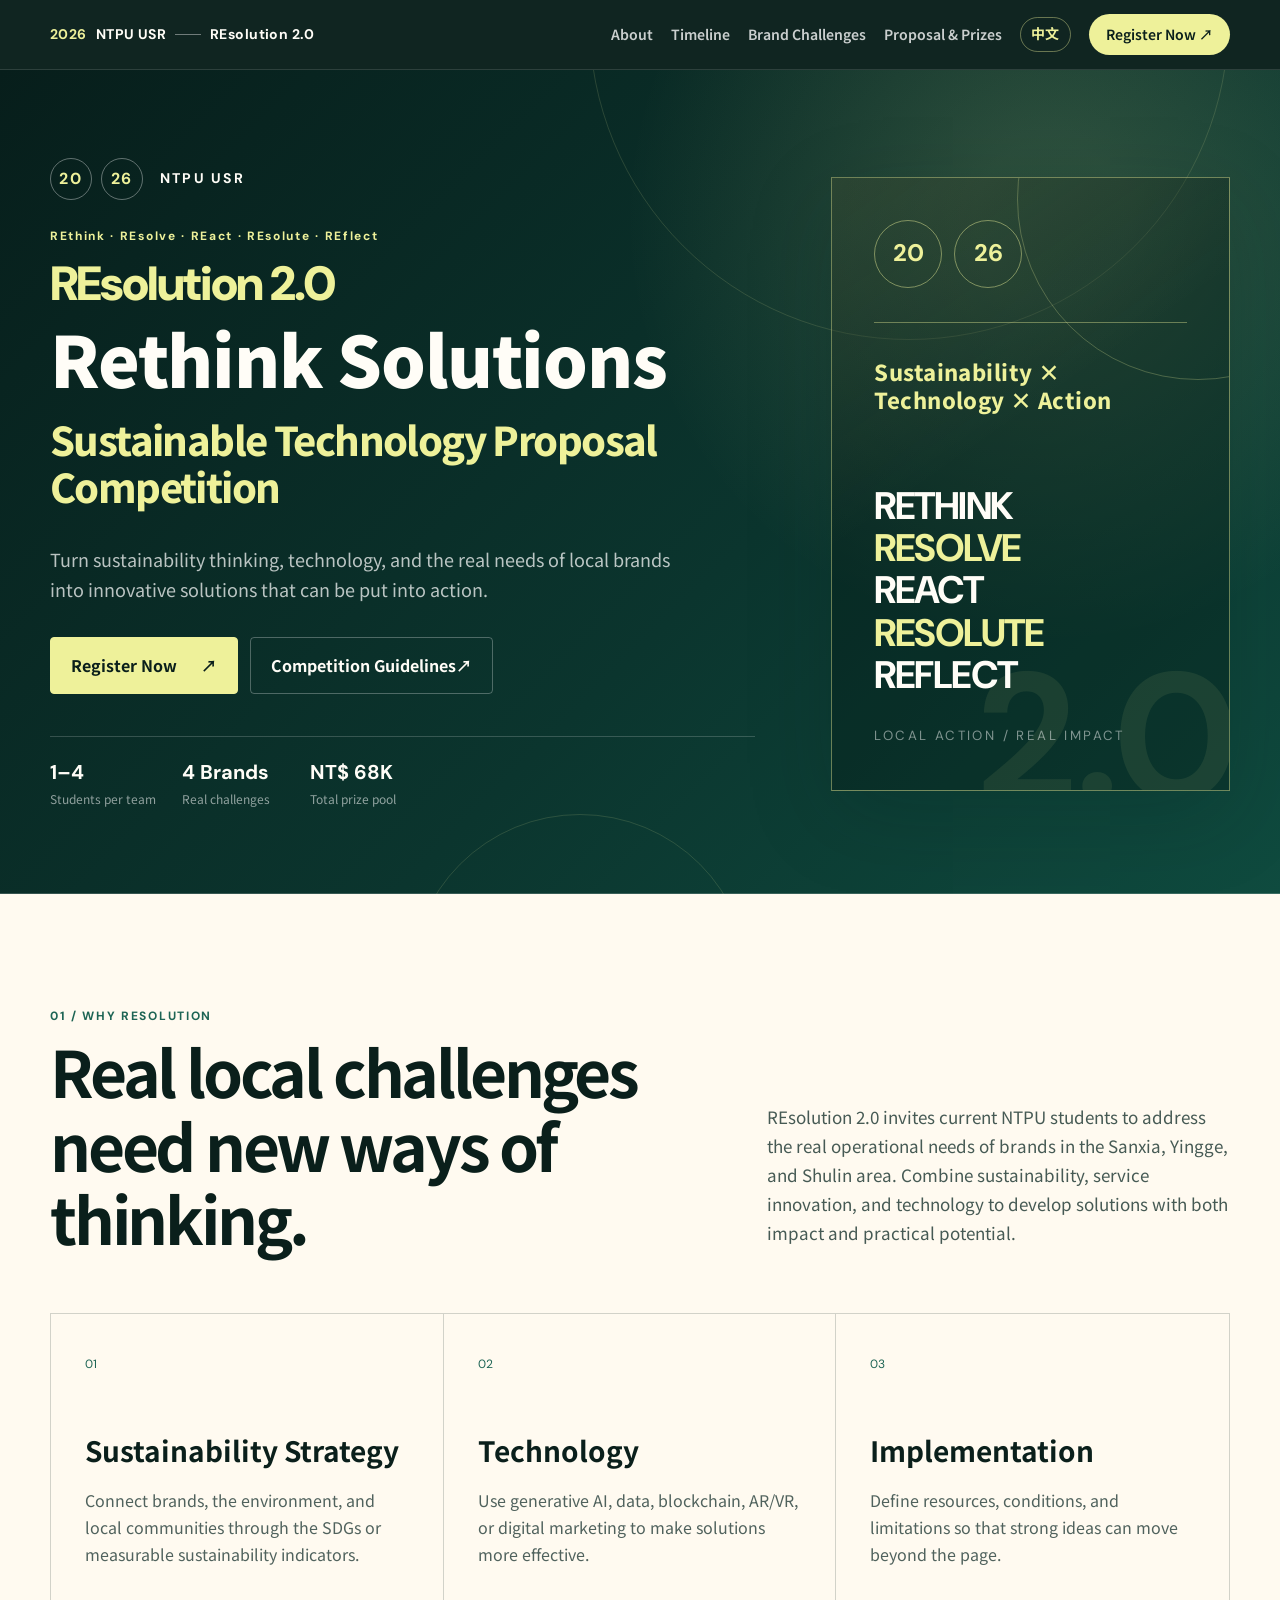
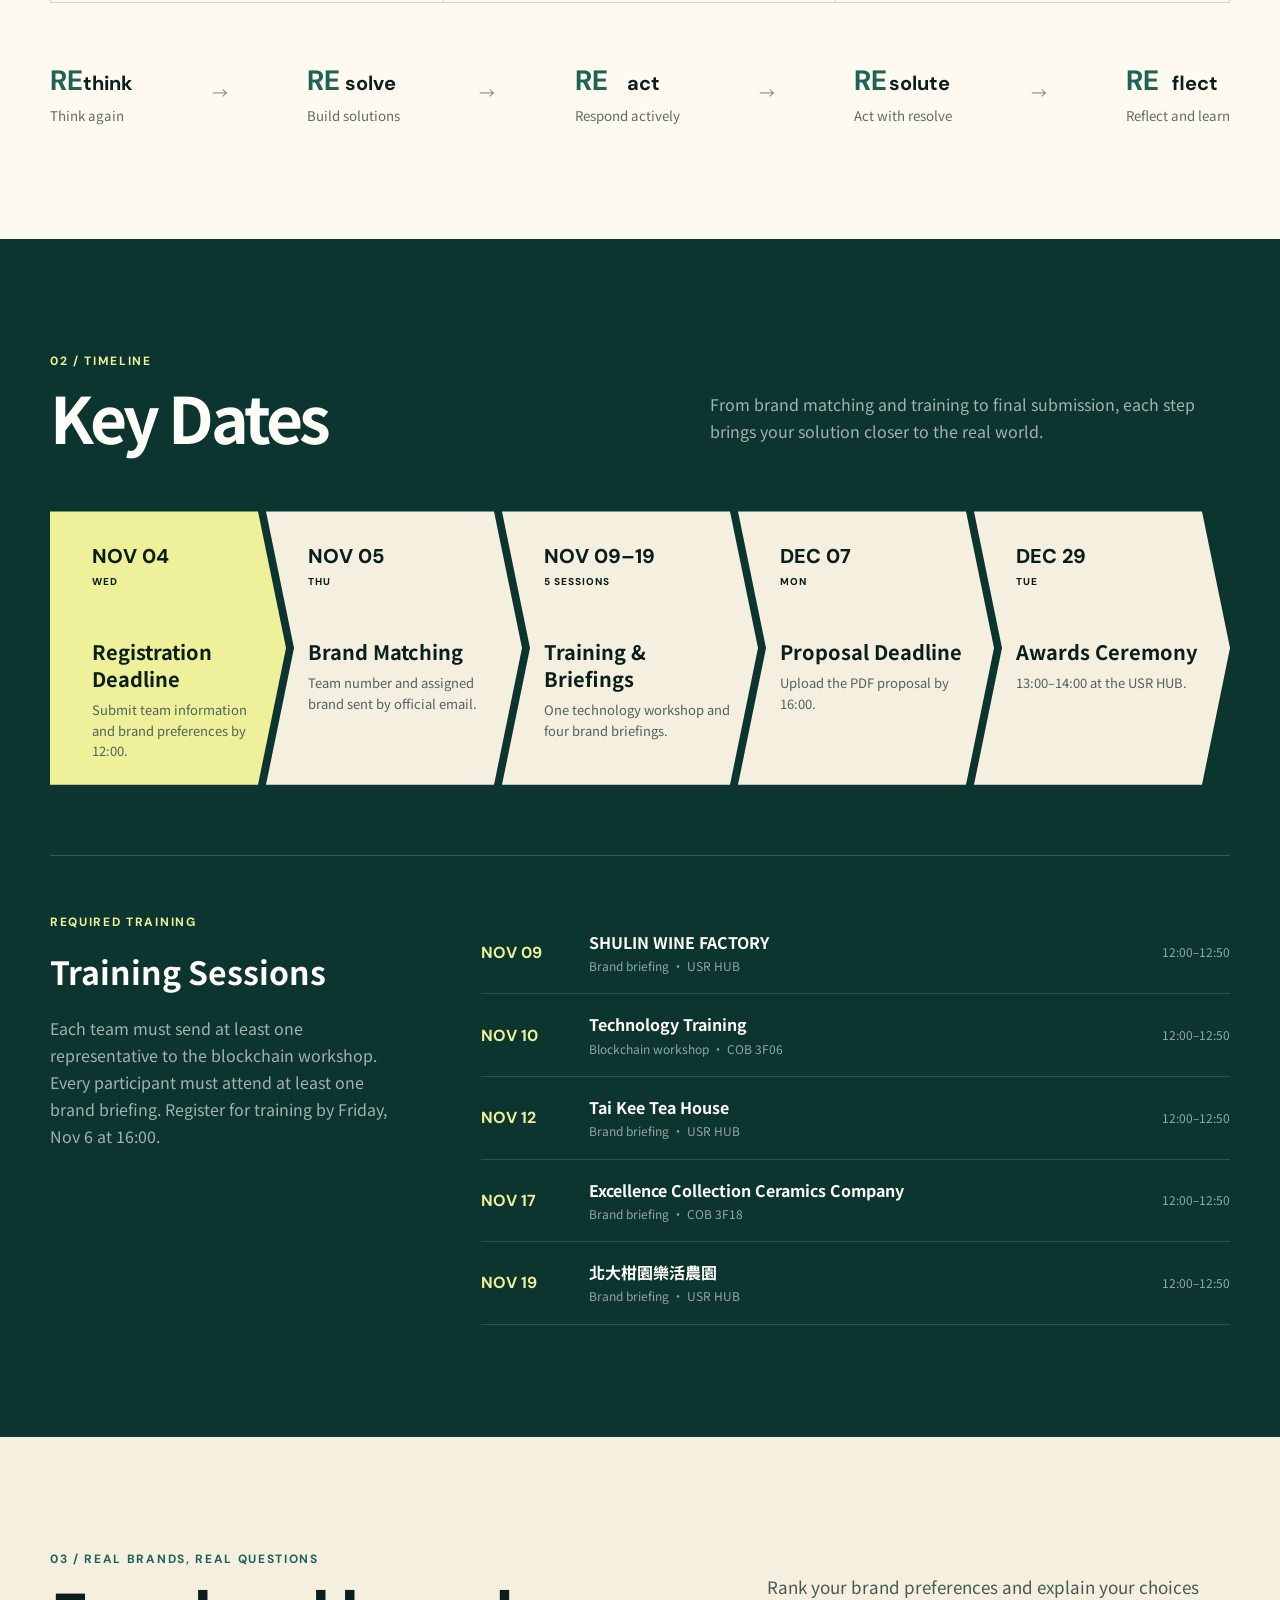
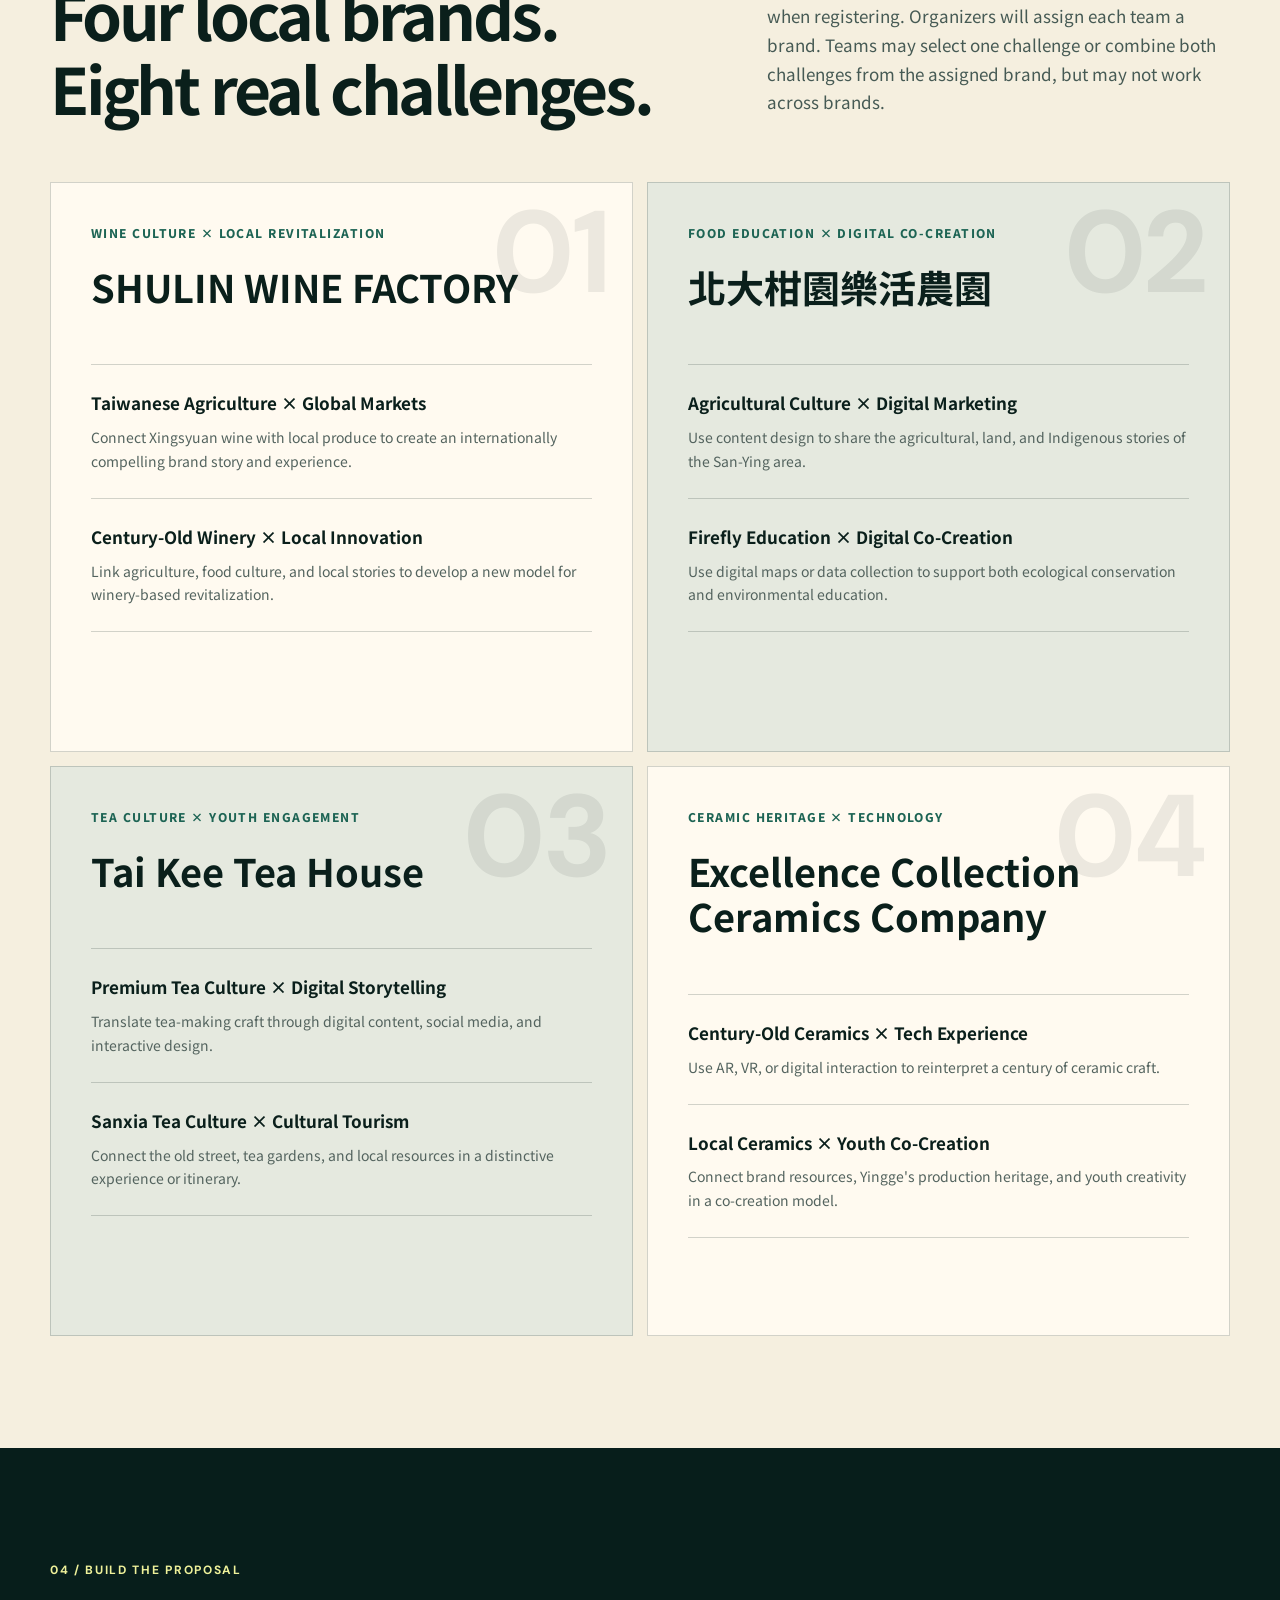
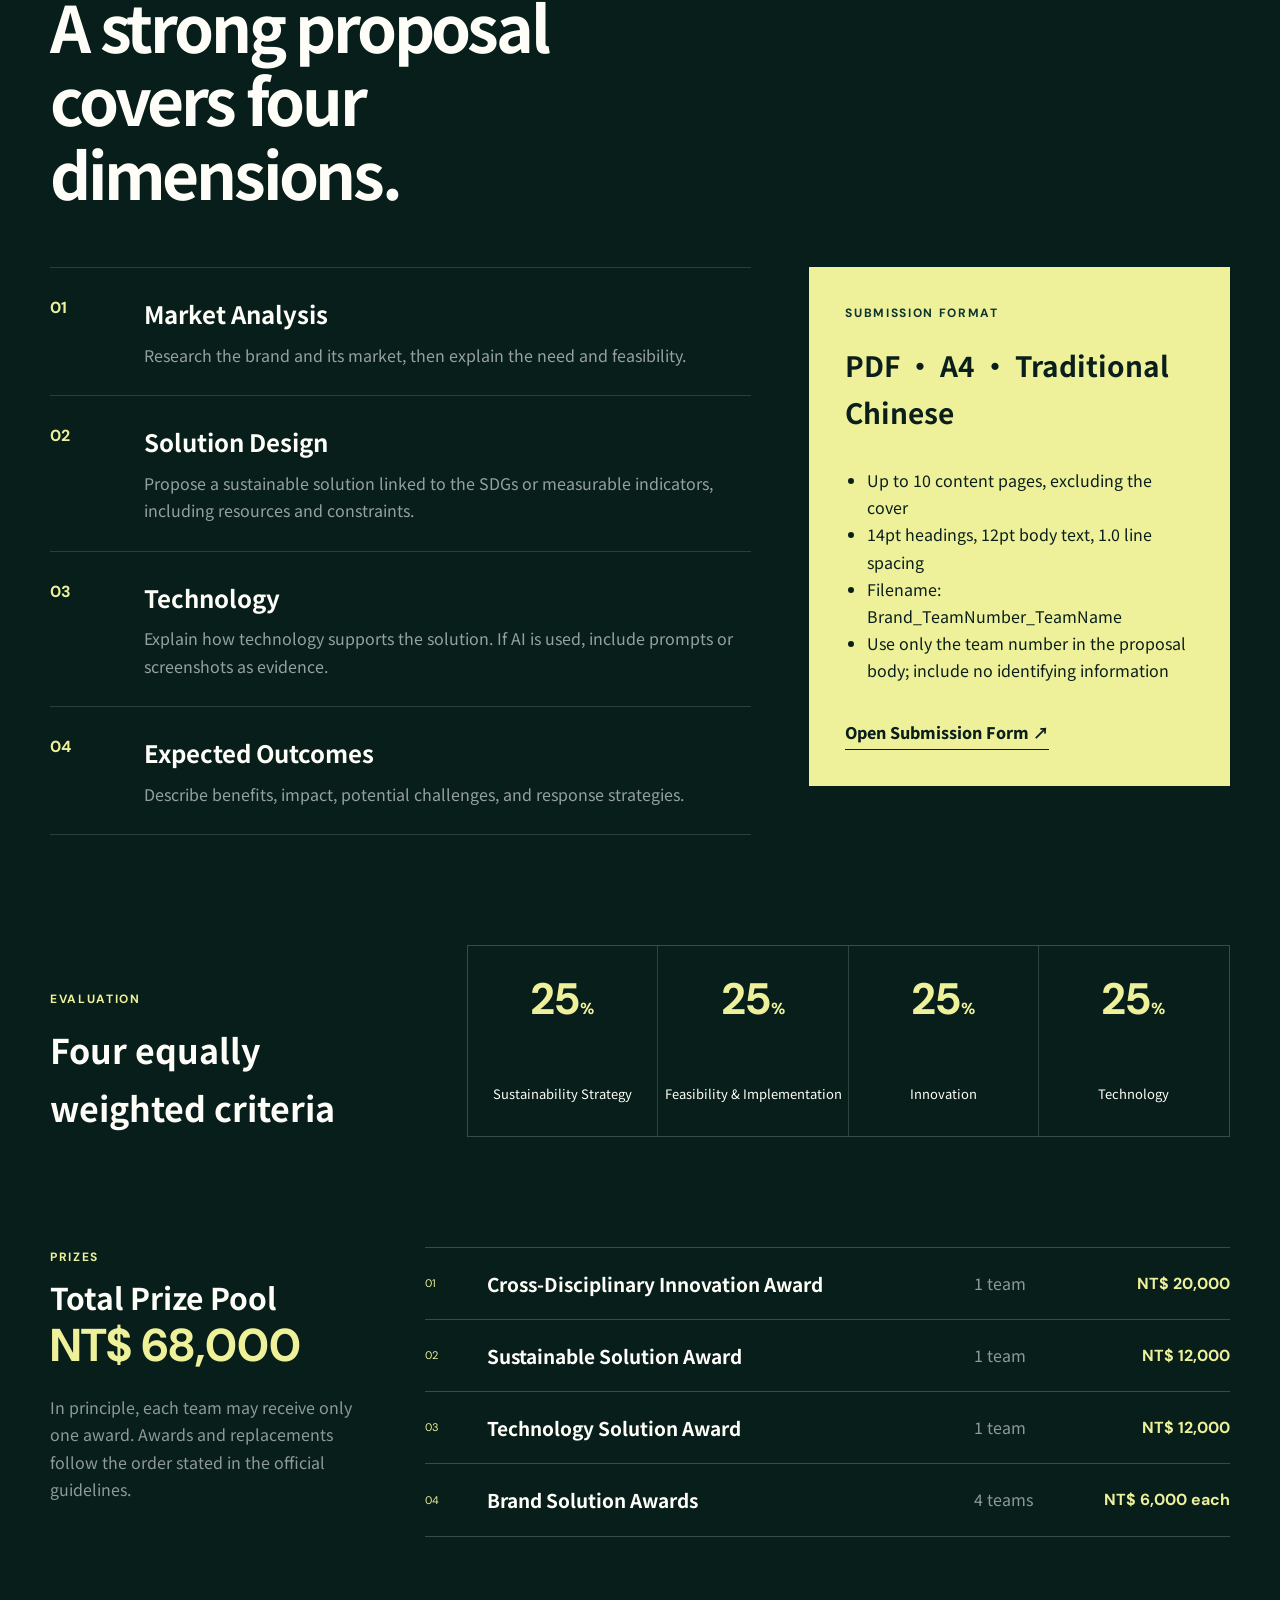
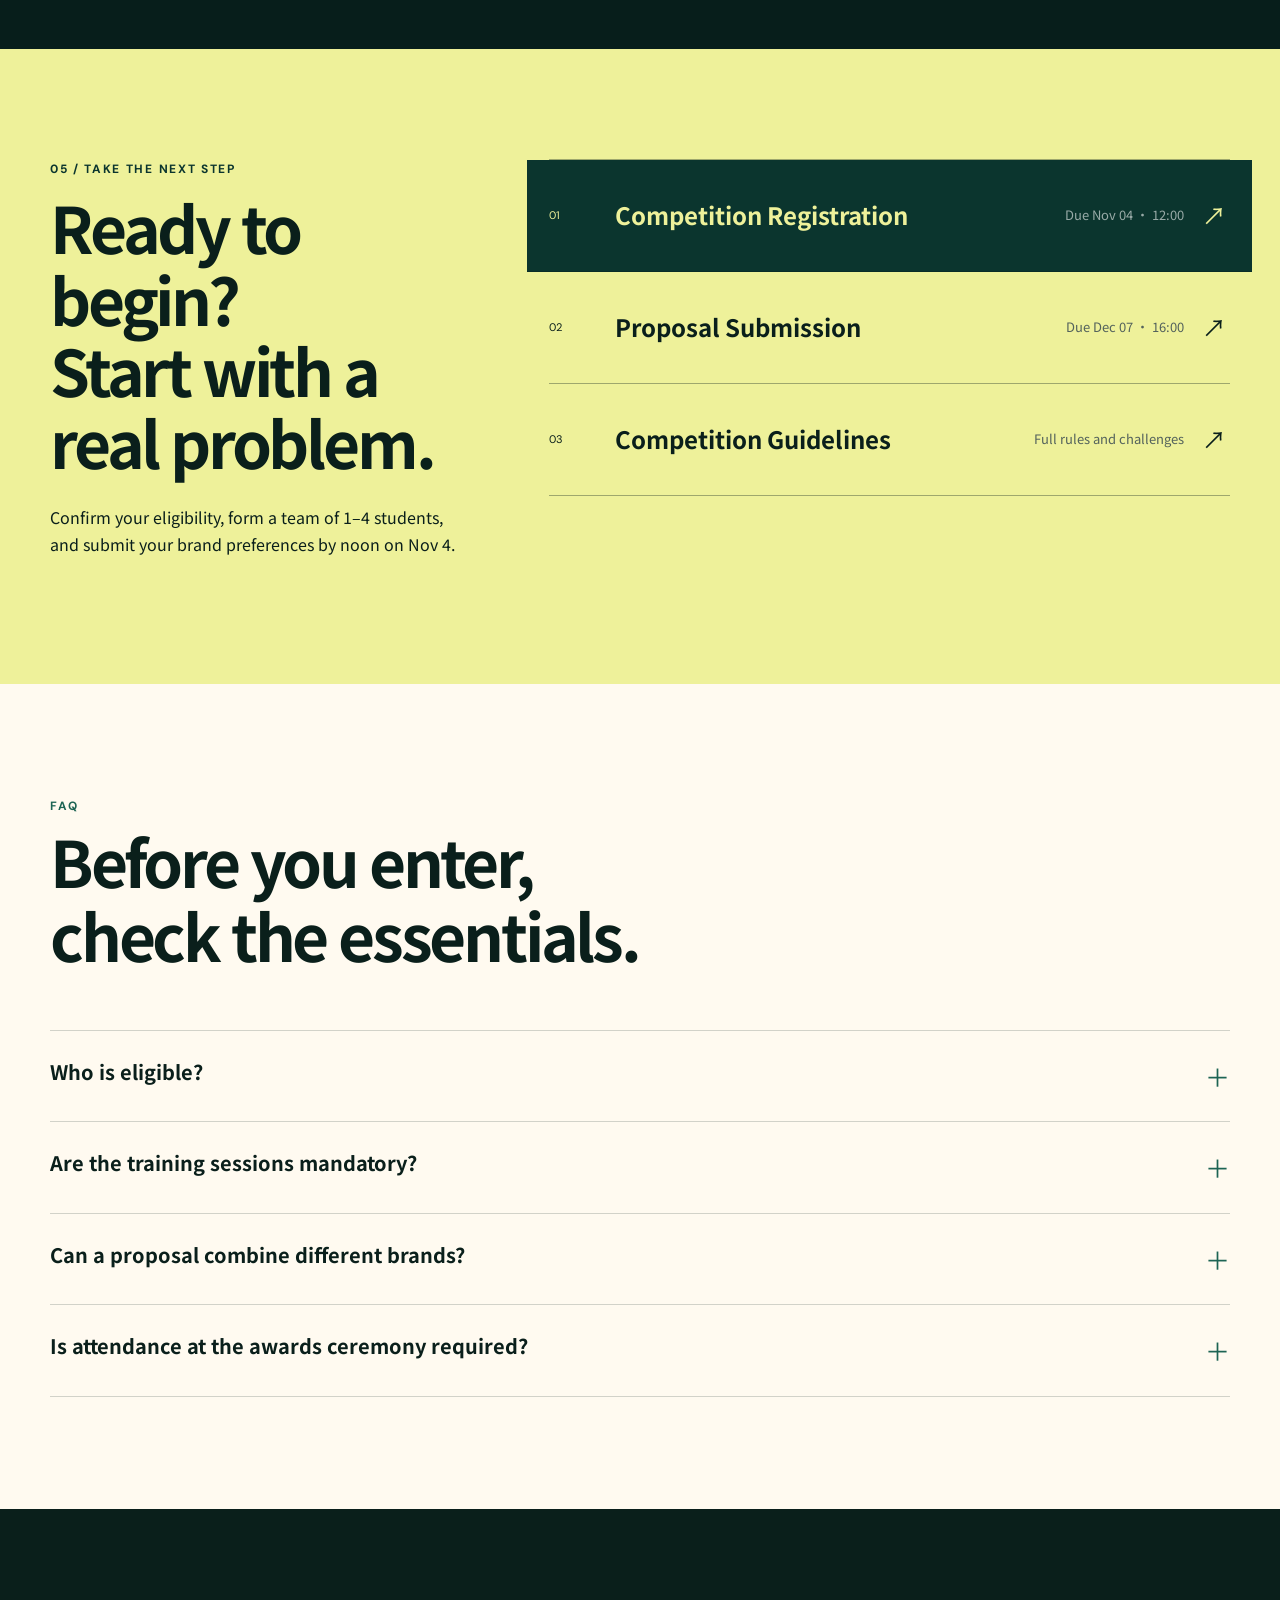
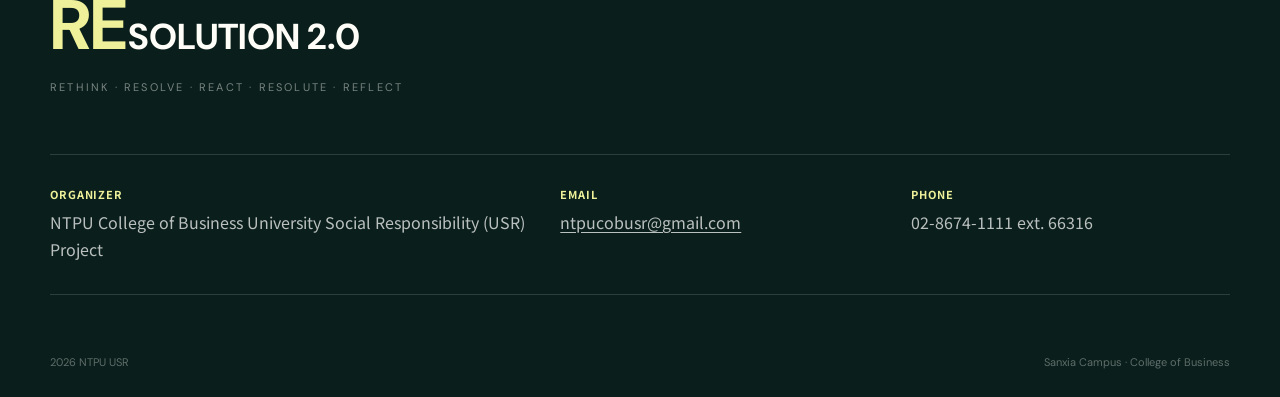
==== en.html @ 24964f37 "Publish 2026 competition website" ====
<!doctype html>
<html lang="en">
<head>
  <meta charset="utf-8">
  <meta name="viewport" content="width=device-width, initial-scale=1">
  <meta name="theme-color" content="#0b352e">
  <meta name="description" content="2026 NTPU USR REsolution 2.0 Sustainable Technology Proposal Competition: sustainability, technology, and local action for four real community brands.">
  <meta property="og:title" content="2026 NTPU USR REsolution 2.0 Sustainable Technology Proposal Competition">
  <meta property="og:description" content="Open to current NTPU students. Register by Nov 4 at 12:00; submit proposals by Dec 7 at 16:00.">
  <title>2026 NTPU USR REsolution 2.0 | Sustainable Technology Proposal Competition</title>
  <link rel="preconnect" href="https://fonts.googleapis.com">
  <link rel="preconnect" href="https://fonts.gstatic.com" crossorigin>
  <link href="https://fonts.googleapis.com/css2?family=DM+Sans:wght@500;600;700&family=Noto+Sans+TC:wght@400;500;600;700;800;900&display=swap" rel="stylesheet">
  <link rel="stylesheet" href="styles.css">
  <script src="script.js" defer></script>
</head>
<body class="en-page">
  <a class="skip-link" href="#main">Skip to main content</a>

  <header class="site-header">
    <a class="site-brand" href="#top" aria-label="Back to top">
      <span class="brand-year">2026</span>
      <span>NTPU USR</span>
      <span class="brand-divider"></span>
      <span>REsolution 2.0</span>
    </a>
    <button class="menu-toggle" type="button" aria-label="Open navigation menu" aria-expanded="false" aria-controls="main-nav">
      <span></span><span></span>
    </button>
    <nav id="main-nav" class="main-nav" aria-label="Main navigation">
      <a href="#about">About</a>
      <a href="#timeline">Timeline</a>
      <a href="#challenges">Brand Challenges</a>
      <a href="#guide">Proposal & Prizes</a>
      <a class="lang-switch" href="index.html" lang="zh-Hant" hreflang="zh-Hant" aria-label="切換至中文版">中文</a>
      <a class="nav-cta" href="https://forms.gle/1GesGfNQoWFTBDYT7" target="_blank" rel="noopener">Register Now ↗</a>
    </nav>
  </header>

  <main id="main">
    <section id="top" class="hero">
      <div class="hero-grid">
        <div class="hero-copy">
          <div class="eyebrow"><span>20</span><span>26</span><b>NTPU USR</b></div>
          <p class="hero-kicker">REthink · REsolve · REact · REsolute · REflect</p>
          <h1>
            <span class="hero-series">REsolution 2.0</span>
            <span>Rethink Solutions</span>
            <em>Sustainable Technology Proposal Competition</em>
          </h1>
          <p class="hero-lead">Turn sustainability thinking, technology, and the real needs of local brands into innovative solutions that can be put into action.</p>
          <div class="hero-actions">
            <a class="button button-primary" href="https://forms.gle/1GesGfNQoWFTBDYT7" target="_blank" rel="noopener">Register Now <span>↗</span></a>
            <a class="button button-ghost" href="https://drive.google.com/file/d/1pjyNqXkRRpVGtLLSL5lFRnSuulFTh6PD/view?usp=drivesdk" target="_blank" rel="noopener">Competition Guidelines <span>↗</span></a>
          </div>
          <div class="hero-meta" aria-label="Competition highlights">
            <div><b>1–4</b><span>Students per team</span></div>
            <div><b>4 Brands</b><span>Real challenges</span></div>
            <div><b>NT$ 68K</b><span>Total prize pool</span></div>
          </div>
        </div>

        <div class="hero-art" aria-hidden="true">
          <div class="art-year"><span>20</span><span>26</span></div>
          <div class="art-rule"></div>
          <p>Sustainability × Technology × Action</p>
          <div class="art-words">
            <span>RETHINK</span>
            <span>RESOLVE</span>
            <span>REACT</span>
            <span>RESOLUTE</span>
            <span>REFLECT</span>
          </div>
          <small>LOCAL ACTION / REAL IMPACT</small>
        </div>
      </div>
      <div class="hero-orbit orbit-one"></div>
      <div class="hero-orbit orbit-two"></div>
    </section>

    <section id="about" class="section intro-section">
      <div class="section-heading split-heading">
        <div>
          <p class="section-index">01 / WHY RESOLUTION</p>
          <h2>Real local challenges<br>need new ways of thinking.</h2>
        </div>
        <p>REsolution 2.0 invites current NTPU students to address the real operational needs of brands in the Sanxia, Yingge, and Shulin area. Combine sustainability, service innovation, and technology to develop solutions with both impact and practical potential.</p>
      </div>

      <div class="pillars">
        <article>
          <span>01</span>
          <h3>Sustainability Strategy</h3>
          <p>Connect brands, the environment, and local communities through the SDGs or measurable sustainability indicators.</p>
        </article>
        <article>
          <span>02</span>
          <h3>Technology</h3>
          <p>Use generative AI, data, blockchain, AR/VR, or digital marketing to make solutions more effective.</p>
        </article>
        <article>
          <span>03</span>
          <h3>Implementation</h3>
          <p>Define resources, conditions, and limitations so that strong ideas can move beyond the page.</p>
        </article>
      </div>

      <div class="re-path" aria-label="Five REsolution action principles">
        <div><b>RE</b><span>think</span><small>Think again</small></div>
        <i>→</i>
        <div><b>RE</b><span>solve</span><small>Build solutions</small></div>
        <i>→</i>
        <div><b>RE</b><span>act</span><small>Respond actively</small></div>
        <i>→</i>
        <div><b>RE</b><span>solute</span><small>Act with resolve</small></div>
        <i>→</i>
        <div><b>RE</b><span>flect</span><small>Reflect and learn</small></div>
      </div>
    </section>

    <section id="timeline" class="section timeline-section">
      <div class="section-heading light-heading">
        <p class="section-index">02 / TIMELINE</p>
        <h2>Key Dates</h2>
        <p>From brand matching and training to final submission, each step brings your solution closer to the real world.</p>
      </div>

      <div class="arrow-timeline">
        <article class="accent">
          <time datetime="2026-11-04T12:00:00+08:00">NOV 04 <small>WED</small></time>
          <h3>Registration Deadline</h3>
          <p>Submit team information and brand preferences by 12:00.</p>
        </article>
        <article>
          <time datetime="2026-11-05">NOV 05 <small>THU</small></time>
          <h3>Brand Matching</h3>
          <p>Team number and assigned brand sent by official email.</p>
        </article>
        <article>
          <time datetime="2026-11-09">NOV 09–19 <small>5 SESSIONS</small></time>
          <h3>Training & Briefings</h3>
          <p>One technology workshop and four brand briefings.</p>
        </article>
        <article>
          <time datetime="2026-12-07T16:00:00+08:00">DEC 07 <small>MON</small></time>
          <h3>Proposal Deadline</h3>
          <p>Upload the PDF proposal by 16:00.</p>
        </article>
        <article>
          <time datetime="2026-12-29T13:00:00+08:00">DEC 29 <small>TUE</small></time>
          <h3>Awards Ceremony</h3>
          <p>13:00–14:00 at the USR HUB.</p>
        </article>
      </div>

      <div class="training-panel">
        <div class="training-intro">
          <p class="mini-label">REQUIRED TRAINING</p>
          <h3>Training Sessions</h3>
          <p>Each team must send at least one representative to the blockchain workshop. Every participant must attend at least one brand briefing. Register for training by Friday, Nov 6 at 16:00.</p>
        </div>
        <div class="training-list">
          <div><time>NOV 09</time><p><b>SHULIN WINE FACTORY</b><span>Brand briefing · USR HUB</span></p><small>12:00–12:50</small></div>
          <div><time>NOV 10</time><p><b>Technology Training</b><span>Blockchain workshop · COB 3F06</span></p><small>12:00–12:50</small></div>
          <div><time>NOV 12</time><p><b>Tai Kee Tea House</b><span>Brand briefing · USR HUB</span></p><small>12:00–12:50</small></div>
          <div><time>NOV 17</time><p><b>Excellence Collection Ceramics Company</b><span>Brand briefing · COB 3F18</span></p><small>12:00–12:50</small></div>
          <div><time>NOV 19</time><p><b>北大柑園樂活農園</b><span>Brand briefing · USR HUB</span></p><small>12:00–12:50</small></div>
        </div>
      </div>
    </section>

    <section id="challenges" class="section challenges-section">
      <div class="section-heading split-heading">
        <div>
          <p class="section-index">03 / REAL BRANDS, REAL QUESTIONS</p>
          <h2>Four local brands.<br>Eight real challenges.</h2>
        </div>
        <p>Rank your brand preferences and explain your choices when registering. Organizers will assign each team a brand. Teams may select one challenge or combine both challenges from the assigned brand, but may not work across brands.</p>
      </div>

      <div class="challenge-grid">
        <article class="challenge-card">
          <div class="card-no">01</div>
          <p class="card-tag">WINE CULTURE × LOCAL REVITALIZATION</p>
          <h3>SHULIN WINE FACTORY</h3>
          <ul>
            <li><b>Taiwanese Agriculture × Global Markets</b><span>Connect Xingsyuan wine with local produce to create an internationally compelling brand story and experience.</span></li>
            <li><b>Century-Old Winery × Local Innovation</b><span>Link agriculture, food culture, and local stories to develop a new model for winery-based revitalization.</span></li>
          </ul>
        </article>
        <article class="challenge-card">
          <div class="card-no">02</div>
          <p class="card-tag">FOOD EDUCATION × DIGITAL CO-CREATION</p>
          <h3>北大柑園樂活農園</h3>
          <ul>
            <li><b>Agricultural Culture × Digital Marketing</b><span>Use content design to share the agricultural, land, and Indigenous stories of the San-Ying area.</span></li>
            <li><b>Firefly Education × Digital Co-Creation</b><span>Use digital maps or data collection to support both ecological conservation and environmental education.</span></li>
          </ul>
        </article>
        <article class="challenge-card">
          <div class="card-no">03</div>
          <p class="card-tag">TEA CULTURE × YOUTH ENGAGEMENT</p>
          <h3>Tai Kee Tea House</h3>
          <ul>
            <li><b>Premium Tea Culture × Digital Storytelling</b><span>Translate tea-making craft through digital content, social media, and interactive design.</span></li>
            <li><b>Sanxia Tea Culture × Cultural Tourism</b><span>Connect the old street, tea gardens, and local resources in a distinctive experience or itinerary.</span></li>
          </ul>
        </article>
        <article class="challenge-card">
          <div class="card-no">04</div>
          <p class="card-tag">CERAMIC HERITAGE × TECHNOLOGY</p>
          <h3>Excellence Collection Ceramics Company</h3>
          <ul>
            <li><b>Century-Old Ceramics × Tech Experience</b><span>Use AR, VR, or digital interaction to reinterpret a century of ceramic craft.</span></li>
            <li><b>Local Ceramics × Youth Co-Creation</b><span>Connect brand resources, Yingge's production heritage, and youth creativity in a co-creation model.</span></li>
          </ul>
        </article>
      </div>
    </section>

    <section id="guide" class="section guide-section">
      <div class="section-heading light-heading">
        <p class="section-index">04 / BUILD THE PROPOSAL</p>
        <h2>A strong proposal covers four dimensions.</h2>
      </div>

      <div class="proposal-layout">
        <div class="proposal-list">
          <article><span>01</span><div><h3>Market Analysis</h3><p>Research the brand and its market, then explain the need and feasibility.</p></div></article>
          <article><span>02</span><div><h3>Solution Design</h3><p>Propose a sustainable solution linked to the SDGs or measurable indicators, including resources and constraints.</p></div></article>
          <article><span>03</span><div><h3>Technology</h3><p>Explain how technology supports the solution. If AI is used, include prompts or screenshots as evidence.</p></div></article>
          <article><span>04</span><div><h3>Expected Outcomes</h3><p>Describe benefits, impact, potential challenges, and response strategies.</p></div></article>
        </div>

        <aside class="format-note">
          <p class="mini-label">SUBMISSION FORMAT</p>
          <h3>PDF · A4 · Traditional Chinese</h3>
          <ul>
            <li>Up to 10 content pages, excluding the cover</li>
            <li>14pt headings, 12pt body text, 1.0 line spacing</li>
            <li>Filename: Brand_TeamNumber_TeamName</li>
            <li>Use only the team number in the proposal body; include no identifying information</li>
          </ul>
          <a href="https://forms.gle/tdmK2vrxEgrb7UgY7" target="_blank" rel="noopener">Open Submission Form ↗</a>
        </aside>
      </div>

      <div class="evaluation">
        <div>
          <p class="mini-label">EVALUATION</p>
          <h3>Four equally weighted criteria</h3>
        </div>
        <div class="score-grid">
          <div><b>25<small>%</small></b><span>Sustainability Strategy</span></div>
          <div><b>25<small>%</small></b><span>Feasibility & Implementation</span></div>
          <div><b>25<small>%</small></b><span>Innovation</span></div>
          <div><b>25<small>%</small></b><span>Technology</span></div>
        </div>
      </div>

      <div class="prizes">
        <div class="prize-lead">
          <p class="section-index">PRIZES</p>
          <h3>Total Prize Pool<br><strong>NT$ 68,000</strong></h3>
          <p>In principle, each team may receive only one award. Awards and replacements follow the order stated in the official guidelines.</p>
        </div>
        <div class="prize-list">
          <div><span>01</span><h4>Cross-Disciplinary Innovation Award</h4><p>1 team</p><b>NT$ 20,000</b></div>
          <div><span>02</span><h4>Sustainable Solution Award</h4><p>1 team</p><b>NT$ 12,000</b></div>
          <div><span>03</span><h4>Technology Solution Award</h4><p>1 team</p><b>NT$ 12,000</b></div>
          <div><span>04</span><h4>Brand Solution Awards</h4><p>4 teams</p><b>NT$ 6,000 each</b></div>
        </div>
      </div>
    </section>

    <section class="resources-section">
      <div class="resources-copy">
        <p class="section-index">05 / TAKE THE NEXT STEP</p>
        <h2>Ready to begin?<br>Start with a real problem.</h2>
        <p>Confirm your eligibility, form a team of 1–4 students, and submit your brand preferences by noon on Nov 4.</p>
      </div>
      <div class="resource-links">
        <a class="resource-primary" href="https://forms.gle/1GesGfNQoWFTBDYT7" target="_blank" rel="noopener"><span>01</span><b>Competition Registration</b><em>Due Nov 04 · 12:00</em><i>↗</i></a>
        <a href="https://forms.gle/tdmK2vrxEgrb7UgY7" target="_blank" rel="noopener"><span>02</span><b>Proposal Submission</b><em>Due Dec 07 · 16:00</em><i>↗</i></a>
        <a href="https://drive.google.com/file/d/1pjyNqXkRRpVGtLLSL5lFRnSuulFTh6PD/view?usp=drivesdk" target="_blank" rel="noopener"><span>03</span><b>Competition Guidelines</b><em>Full rules and challenges</em><i>↗</i></a>
      </div>
    </section>

    <section class="faq-section section">
      <div class="section-heading split-heading">
        <div><p class="section-index">FAQ</p><h2>Before you enter,<br>check the essentials.</h2></div>
      </div>
      <div class="faq-list">
        <details><summary>Who is eligible?<span>＋</span></summary><p>Current National Taipei University students, including degree and non-degree students. Teams may have 1–4 members, and each student may register only once.</p></details>
        <details><summary>Are the training sessions mandatory?<span>＋</span></summary><p>Yes. Each team must send at least one representative to the blockchain workshop, and every participant must attend at least one brand briefing. Missing these requirements will generally be treated as an incomplete competition process.</p></details>
        <details><summary>Can a proposal combine different brands?<span>＋</span></summary><p>No. You may select one challenge or combine both challenge directions from your assigned brand, but proposals may not cross brands.</p></details>
        <details><summary>Is attendance at the awards ceremony required?<span>＋</span></summary><p>Yes. The ceremony is an official part of the competition and will take place on Dec 29, 2026, from 13:00 to 14:00 at the USR HUB on the Sanxia Campus.</p></details>
      </div>
    </section>
  </main>

  <footer class="site-footer">
    <div class="footer-mark">
      <b>RE</b><span>SOLUTION 2.0</span>
      <p>RETHINK · RESOLVE · REACT · RESOLUTE · REFLECT</p>
    </div>
    <div class="footer-contact">
      <p><strong>ORGANIZER</strong>NTPU College of Business University Social Responsibility (USR) Project</p>
      <p><strong>EMAIL</strong><a href="mailto:ntpucobusr@gmail.com">ntpucobusr@gmail.com</a></p>
      <p><strong>PHONE</strong>02-8674-1111 ext. 66316</p>
    </div>
    <div class="footer-bottom">
      <span>2026 NTPU USR</span>
      <span>Sanxia Campus · College of Business</span>
    </div>
  </footer>

  <div class="mobile-cta" aria-label="Quick registration">
    <a href="https://forms.gle/1GesGfNQoWFTBDYT7" target="_blank" rel="noopener">Register Now <span>↗</span></a>
  </div>
</body>
</html>
---- styles.css ----
:root {
  --ink: #0a1f1b;
  --green: #0b352e;
  --green-2: #0f463b;
  --green-3: #1d6454;
  --cream: #f5efdf;
  --cream-2: #fffaf0;
  --lime: #eef19a;
  --yellow: #f4ef8e;
  --gray: #c9d0c8;
  --white: #fffdf7;
  --red: #d7462f;
  --max: 1180px;
  --border: 1px solid rgba(10,31,27,.18);
  --shadow: 0 24px 80px rgba(7,29,25,.18);
}

* { box-sizing: border-box; }
html { scroll-behavior: smooth; }
body {
  margin: 0;
  background: var(--cream);
  color: var(--ink);
  font-family: "Noto Sans TC", system-ui, sans-serif;
  line-height: 1.7;
  -webkit-font-smoothing: antialiased;
}
body.menu-open { overflow: hidden; }
a { color: inherit; text-decoration: none; }
img { display: block; max-width: 100%; }
button, input { font: inherit; }
::selection { background: var(--lime); color: var(--ink); }

.skip-link {
  position: fixed;
  left: 16px;
  top: -64px;
  z-index: 100;
  background: var(--lime);
  padding: 10px 16px;
  font-weight: 800;
  transition: top .2s;
}
.skip-link:focus { top: 16px; }

.site-header {
  position: sticky;
  top: 0;
  z-index: 50;
  min-height: 70px;
  padding: 0 max(28px, calc((100vw - var(--max)) / 2));
  display: flex;
  align-items: center;
  justify-content: space-between;
  gap: 32px;
  color: var(--white);
  background: rgba(7, 29, 25, .96);
  border-bottom: 1px solid rgba(255,255,255,.12);
  backdrop-filter: blur(14px);
}
.site-brand {
  display: flex;
  align-items: center;
  gap: 9px;
  font-family: "DM Sans", sans-serif;
  font-weight: 700;
  font-size: 14px;
  letter-spacing: .03em;
  white-space: nowrap;
}
.brand-year { color: var(--lime); }
.brand-divider { width: 26px; height: 1px; background: rgba(255,255,255,.4); }
.main-nav { display: flex; align-items: center; gap: 18px; font-size: 14px; font-weight: 600; }
.main-nav a { color: rgba(255,255,255,.78); transition: color .2s; }
.main-nav a:hover, .main-nav a.active { color: var(--lime); }
.main-nav .nav-cta {
  padding: 9px 17px;
  color: var(--ink);
  background: var(--lime);
  border-radius: 999px;
}
.main-nav .nav-cta:hover { color: var(--ink); background: #fbffc2; }
.main-nav .lang-switch {
  padding: 5px 10px;
  color: var(--lime);
  border: 1px solid rgba(238,241,154,.4);
  border-radius: 999px;
  font-family: "DM Sans", "Noto Sans TC", sans-serif;
  font-weight: 700;
  letter-spacing: .04em;
}
.main-nav .lang-switch:hover { color: var(--ink); background: var(--lime); }
.menu-toggle { display: none; background: none; border: 0; padding: 10px; }
.menu-toggle span { display: block; width: 24px; height: 2px; margin: 5px 0; background: white; }

.hero {
  position: relative;
  overflow: hidden;
  padding: 88px 28px 84px;
  color: var(--white);
  background:
    radial-gradient(circle at 82% 18%, rgba(238,241,154,.14) 0 6%, transparent 34%),
    linear-gradient(135deg, #071e1b 0%, #0b352e 58%, #0f4b3f 100%);
}
.hero::after {
  content: "";
  position: absolute;
  inset: auto 0 0;
  height: 1px;
  background: rgba(255,255,255,.18);
}
.hero-grid {
  position: relative;
  z-index: 2;
  width: min(var(--max), 100%);
  margin: 0 auto;
  display: grid;
  grid-template-columns: minmax(0, 1.15fr) minmax(320px, .65fr);
  align-items: center;
  gap: 76px;
}
.eyebrow {
  display: flex;
  align-items: center;
  gap: 9px;
  margin-bottom: 26px;
  font-family: "DM Sans", sans-serif;
  letter-spacing: .12em;
}
.eyebrow span {
  display: grid;
  place-items: center;
  width: 42px;
  height: 42px;
  border: 1px solid rgba(255,255,255,.36);
  border-radius: 50%;
  color: var(--lime);
  font-weight: 700;
}
.eyebrow b { margin-left: 8px; font-size: 14px; letter-spacing: .16em; }
.hero-kicker {
  margin: 0 0 14px;
  color: var(--lime);
  font-family: "DM Sans", sans-serif;
  font-size: 12px;
  font-weight: 700;
  letter-spacing: .14em;
}
.hero h1 { margin: 0; line-height: .98; letter-spacing: -.05em; }
.hero h1 span { display: block; font-size: clamp(56px, 7vw, 94px); font-weight: 900; }
.hero h1 .hero-series {
  margin-bottom: 15px;
  font-family: "DM Sans", sans-serif;
  font-size: clamp(28px, 4vw, 48px);
  color: var(--lime);
  letter-spacing: -.04em;
}
.en-page .hero h1 > span:not(.hero-series) { font-size: clamp(46px, 5.5vw, 76px); line-height: 1.02; }
.en-page .hero h1 em { font-size: clamp(24px, 3.1vw, 40px); line-height: 1.18; max-width: 700px; }
.en-page .hero-art > p { font-size: 22px; line-height: 1.3; }
.en-page .challenge-card { min-height: 570px; }
.en-page .challenge-card h3 { line-height: 1.2; }
.en-page .prize-list h4 { line-height: 1.35; }
.hero h1 em {
  display: block;
  margin-top: 22px;
  color: var(--lime);
  font-size: clamp(30px, 4vw, 50px);
  font-style: normal;
  font-weight: 800;
  letter-spacing: -.04em;
}
.hero-lead { max-width: 620px; margin: 34px 0 0; color: rgba(255,255,255,.72); font-size: 18px; }
.hero-actions { display: flex; flex-wrap: wrap; gap: 12px; margin-top: 32px; }
.button {
  display: inline-flex;
  align-items: center;
  justify-content: space-between;
  min-width: 188px;
  padding: 14px 20px;
  border: 1px solid rgba(255,255,255,.28);
  border-radius: 4px;
  font-weight: 700;
  transition: transform .2s, background .2s, color .2s;
}
.button:hover { transform: translateY(-2px); }
.button-primary { color: var(--ink); background: var(--lime); border-color: var(--lime); }
.button-primary:hover { background: #fbffc2; }
.button-ghost:hover { color: var(--ink); background: var(--white); }
.hero-meta {
  display: flex;
  gap: 0;
  margin-top: 42px;
  border-top: 1px solid rgba(255,255,255,.18);
}
.hero-meta div { min-width: 128px; padding: 18px 26px 0 0; }
.hero-meta b, .hero-meta span { display: block; }
.hero-meta b { font-family: "DM Sans", sans-serif; font-size: 20px; }
.hero-meta span { color: rgba(255,255,255,.55); font-size: 12px; }

.hero-art {
  position: relative;
  min-height: 520px;
  padding: 42px;
  overflow: hidden;
  display: flex;
  flex-direction: column;
  justify-content: space-between;
  border: 1px solid rgba(238,241,154,.42);
  background:
    linear-gradient(145deg, rgba(238,241,154,.10), transparent 42%),
    rgba(3,18,15,.32);
  box-shadow: var(--shadow);
}
.hero-art::before {
  content: "";
  position: absolute;
  width: 360px;
  height: 360px;
  top: -160px;
  right: -150px;
  border: 1px solid rgba(238,241,154,.25);
  border-radius: 50%;
}
.hero-art::after {
  content: "2.0";
  position: absolute;
  right: -10px;
  bottom: -38px;
  color: rgba(238,241,154,.08);
  font-family: "DM Sans", sans-serif;
  font-size: 180px;
  font-weight: 700;
  line-height: 1;
}
.art-year { display: flex; gap: 12px; }
.art-year span {
  display: grid;
  place-items: center;
  width: 68px;
  height: 68px;
  color: var(--lime);
  border: 1px solid rgba(238,241,154,.45);
  border-radius: 50%;
  font-family: "DM Sans", sans-serif;
  font-size: 24px;
  font-weight: 700;
}
.art-rule { width: 100%; height: 1px; margin: 34px 0; background: rgba(238,241,154,.38); }
.hero-art > p { margin: 0 0 auto; color: var(--lime); font-size: 26px; font-weight: 800; letter-spacing: .02em; }
.art-words { position: relative; z-index: 1; display: grid; gap: 2px; margin-top: 72px; }
.art-words span { font-family: "DM Sans", sans-serif; font-size: clamp(25px, 3vw, 42px); font-weight: 700; line-height: 1.05; letter-spacing: -.04em; }
.art-words span:nth-child(even) { color: var(--lime); }
.hero-art small { position: relative; z-index: 1; margin-top: 30px; color: rgba(255,255,255,.48); font-family: "DM Sans", sans-serif; letter-spacing: .18em; }
.hero-orbit { position: absolute; border: 1px solid rgba(238,241,154,.14); border-radius: 50%; }
.orbit-one { width: 640px; height: 640px; top: -370px; right: 4%; }
.orbit-two { width: 340px; height: 340px; bottom: -260px; left: 32%; }


.section { padding: 112px 28px; scroll-margin-top: 70px; }
.section-heading { width: min(var(--max), 100%); margin: 0 auto 58px; }
.section-heading h2 { margin: 8px 0 0; font-size: clamp(40px, 5vw, 68px); line-height: 1.15; letter-spacing: -.05em; }
.section-index, .mini-label { margin: 0; font-family: "DM Sans", sans-serif; color: var(--green-3); font-size: 12px; font-weight: 700; letter-spacing: .14em; }
.split-heading { display: grid; grid-template-columns: 1.15fr .85fr; align-items: end; gap: 90px; }
.split-heading > p:last-child { margin: 0 0 7px; color: #465a54; font-size: 17px; }

.intro-section { background: var(--cream-2); }
.pillars {
  width: min(var(--max), 100%);
  margin: 0 auto;
  display: grid;
  grid-template-columns: repeat(3, 1fr);
  border: var(--border);
}
.pillars article { min-height: 260px; padding: 34px; border-right: var(--border); }
.pillars article:last-child { border-right: 0; }
.pillars article > span { color: var(--green-3); font-family: "DM Sans", sans-serif; font-size: 12px; }
.pillars h3 { margin: 52px 0 12px; font-size: 28px; }
.pillars p { margin: 0; color: #50625d; }
.re-path {
  width: min(var(--max), 100%);
  margin: 54px auto 0;
  display: flex;
  align-items: center;
  justify-content: space-between;
  gap: 16px;
}
.re-path div { display: grid; grid-template-columns: auto auto; align-items: baseline; column-gap: 0; }
.re-path b { color: var(--green-3); font-family: "DM Sans", sans-serif; font-size: 28px; }
.re-path span { font-family: "DM Sans", sans-serif; font-size: 20px; font-weight: 700; }
.re-path small { grid-column: 1 / 3; color: #5b6d67; }
.re-path i { color: #82918c; font-style: normal; }

.timeline-section { color: var(--white); background: var(--green); }
.light-heading { display: grid; grid-template-columns: 1fr 1fr; align-items: end; }
.light-heading .section-index { grid-column: 1 / 3; color: var(--lime); }
.light-heading h2 { color: var(--white); }
.light-heading > p:last-child { justify-self: end; max-width: 520px; margin: 0 0 8px; color: rgba(255,255,255,.62); }
.arrow-timeline {
  width: min(var(--max), 100%);
  margin: 0 auto;
  display: grid;
  grid-template-columns: repeat(5, 1fr);
}
.arrow-timeline article {
  position: relative;
  min-height: 238px;
  padding: 28px 28px 24px 42px;
  color: var(--ink);
  background: var(--cream);
  clip-path: polygon(0 0, calc(100% - 28px) 0, 100% 50%, calc(100% - 28px) 100%, 0 100%, 28px 50%);
  margin-left: -20px;
}
.arrow-timeline article:first-child { margin-left: 0; clip-path: polygon(0 0, calc(100% - 28px) 0, 100% 50%, calc(100% - 28px) 100%, 0 100%); }
.arrow-timeline article.accent { background: var(--lime); }
.arrow-timeline time { font-family: "DM Sans", sans-serif; font-size: 20px; font-weight: 800; }
.arrow-timeline time small { display: block; font-size: 10px; letter-spacing: .1em; }
.arrow-timeline h3 { margin: 48px 0 8px; font-size: 20px; line-height: 1.35; }
.arrow-timeline p { margin: 0; color: #4f625d; font-size: 13px; line-height: 1.55; }

.training-panel {
  width: min(var(--max), 100%);
  margin: 70px auto 0;
  display: grid;
  grid-template-columns: .65fr 1.35fr;
  gap: 70px;
  padding-top: 56px;
  border-top: 1px solid rgba(255,255,255,.18);
}
.training-intro .mini-label { color: var(--lime); }
.training-intro h3 { margin: 12px 0; font-size: 32px; }
.training-intro p:last-child { color: rgba(255,255,255,.62); }
.training-list div { display: grid; grid-template-columns: 88px 1fr auto; align-items: center; gap: 20px; padding: 17px 0; border-bottom: 1px solid rgba(255,255,255,.14); }
.training-list time { color: var(--lime); font-family: "DM Sans", sans-serif; font-weight: 700; }
.training-list p { margin: 0; }
.training-list b, .training-list span { display: block; }
.training-list span, .training-list small { color: rgba(255,255,255,.56); font-size: 12px; }

.challenges-section { background: var(--cream); }
.challenge-grid {
  width: min(var(--max), 100%);
  margin: 0 auto;
  display: grid;
  grid-template-columns: 1fr 1fr;
  gap: 14px;
}
.challenge-card {
  position: relative;
  min-height: 520px;
  padding: 40px;
  overflow: hidden;
  background: var(--cream-2);
  border: var(--border);
}
.challenge-card:nth-child(2), .challenge-card:nth-child(3) { background: #e5e9df; }
.card-no { position: absolute; top: 12px; right: 22px; color: rgba(10,31,27,.08); font-family: "DM Sans", sans-serif; font-size: 116px; font-weight: 700; line-height: 1; }
.card-tag { position: relative; margin: 0; color: var(--green-3); font-size: 12px; font-weight: 800; letter-spacing: .12em; }
.challenge-card h3 { position: relative; margin: 20px 0 55px; font-size: 38px; }
.challenge-card ul { position: relative; margin: 0; padding: 0; list-style: none; }
.challenge-card li { padding: 24px 0; border-top: var(--border); }
.challenge-card li:last-child { border-bottom: var(--border); }
.challenge-card li b, .challenge-card li span { display: block; }
.challenge-card li b { margin-bottom: 8px; font-size: 17px; }
.challenge-card li span { color: #53635e; font-size: 14px; }

.guide-section { color: var(--white); background: #071e1b; }
.proposal-layout { width: min(var(--max), 100%); margin: 0 auto; display: grid; grid-template-columns: 1.25fr .75fr; gap: 58px; }
.proposal-list article { display: grid; grid-template-columns: 70px 1fr; gap: 24px; padding: 26px 0; border-bottom: 1px solid rgba(255,255,255,.14); }
.proposal-list article:first-child { border-top: 1px solid rgba(255,255,255,.14); }
.proposal-list article > span { color: var(--lime); font-family: "DM Sans", sans-serif; font-weight: 700; }
.proposal-list h3 { margin: 0 0 7px; font-size: 24px; }
.proposal-list p { margin: 0; color: rgba(255,255,255,.58); }
.format-note { padding: 36px; color: var(--ink); background: var(--lime); align-self: start; }
.format-note .mini-label { color: var(--green); }
.format-note h3 { margin: 18px 0 30px; font-size: 28px; }
.format-note ul { margin: 0 0 34px; padding-left: 22px; }
.format-note a { display: inline-block; padding-bottom: 3px; border-bottom: 1px solid; font-weight: 800; }

.evaluation {
  width: min(var(--max), 100%);
  margin: 110px auto 0;
  display: grid;
  grid-template-columns: .65fr 1.35fr;
  gap: 50px;
  align-items: end;
}
.evaluation .mini-label { color: var(--lime); }
.evaluation h3 { margin: 12px 0 0; font-size: 34px; }
.score-grid { display: grid; grid-template-columns: repeat(4, 1fr); border: 1px solid rgba(255,255,255,.2); }
.score-grid div { display: grid; place-items: center; min-height: 190px; text-align: center; border-right: 1px solid rgba(255,255,255,.16); }
.score-grid div:last-child { border-right: 0; }
.score-grid b { color: var(--lime); font-family: "DM Sans", sans-serif; font-size: 44px; line-height: 1; }
.score-grid b small { font-size: 16px; }
.score-grid span { font-size: 13px; }

.prizes {
  width: min(var(--max), 100%);
  margin: 110px auto 0;
  display: grid;
  grid-template-columns: .55fr 1.45fr;
  gap: 70px;
}
.prize-lead .section-index { color: var(--lime); }
.prize-lead h3 { margin: 12px 0 20px; font-size: 30px; line-height: 1.25; }
.prize-lead h3 strong { color: var(--lime); font-family: "DM Sans", sans-serif; font-size: 46px; }
.prize-lead p:last-child { color: rgba(255,255,255,.55); }
.prize-list { border-top: 1px solid rgba(255,255,255,.2); }
.prize-list div { display: grid; grid-template-columns: 46px 1fr 70px 170px; align-items: center; gap: 16px; padding: 22px 0; border-bottom: 1px solid rgba(255,255,255,.2); }
.prize-list span { color: var(--lime); font-family: "DM Sans", sans-serif; font-size: 11px; }
.prize-list h4, .prize-list p { margin: 0; }
.prize-list h4 { font-size: 19px; }
.prize-list p { color: rgba(255,255,255,.55); }
.prize-list b { justify-self: end; font-family: "DM Sans", sans-serif; color: var(--lime); }

.resources-section {
  padding: 110px max(28px, calc((100vw - var(--max)) / 2));
  display: grid;
  grid-template-columns: .75fr 1.25fr;
  gap: 90px;
  background: var(--lime);
}
.resources-copy .section-index { color: var(--green); }
.resources-copy h2 { margin: 12px 0 26px; font-size: clamp(40px, 5vw, 66px); line-height: 1.12; letter-spacing: -.05em; }
.resources-copy p:last-child { max-width: 470px; }
.resource-links { border-top: 1px solid rgba(10,31,27,.35); }
.resource-links a { display: grid; grid-template-columns: 48px 1fr auto 28px; align-items: center; gap: 18px; min-height: 112px; padding: 20px 0; border-bottom: 1px solid rgba(10,31,27,.35); }
.resource-links a:hover b { transform: translateX(5px); }
.resource-links span { font-family: "DM Sans", sans-serif; font-size: 11px; }
.resource-links b { font-size: 24px; transition: transform .2s; }
.resource-links em { color: #53625c; font-size: 13px; font-style: normal; }
.resource-links i { font-size: 24px; font-style: normal; }
.resource-links .resource-primary { color: var(--lime); background: var(--green); margin: 0 -22px; padding-left: 22px; padding-right: 22px; }
.resource-links .resource-primary em { color: rgba(255,255,255,.58); }

.faq-section { background: var(--cream-2); }
.faq-list { width: min(var(--max), 100%); margin: 0 auto; border-top: var(--border); }
.faq-list details { border-bottom: var(--border); }
.faq-list summary { display: flex; justify-content: space-between; gap: 20px; padding: 24px 0; cursor: pointer; list-style: none; font-size: 20px; font-weight: 700; }
.faq-list summary::-webkit-details-marker { display: none; }
.faq-list summary span { color: var(--green-3); font-size: 25px; font-weight: 400; transition: transform .2s; }
.faq-list details[open] summary span { transform: rotate(45deg); }
.faq-list details p { max-width: 760px; margin: -4px 0 26px; color: #53645e; }

.site-footer { padding: 82px max(28px, calc((100vw - var(--max)) / 2)) 26px; color: var(--white); background: var(--ink); }
.footer-mark b { color: var(--lime); font-family: "DM Sans", sans-serif; font-size: 70px; line-height: 1; }
.footer-mark > span { font-family: "DM Sans", sans-serif; font-size: 36px; font-weight: 700; }
.footer-mark p { color: rgba(255,255,255,.45); font-family: "DM Sans", sans-serif; font-size: 11px; letter-spacing: .2em; }
.footer-contact { margin: 58px 0; display: grid; grid-template-columns: 1.5fr 1fr 1fr; gap: 32px; padding: 30px 0; border-top: 1px solid rgba(255,255,255,.14); border-bottom: 1px solid rgba(255,255,255,.14); }
.footer-contact p { margin: 0; color: rgba(255,255,255,.72); }
.footer-contact strong { display: block; margin-bottom: 5px; color: var(--lime); font-size: 11px; letter-spacing: .08em; }
.footer-contact a { text-decoration: underline; text-underline-offset: 3px; }
.footer-bottom { display: flex; justify-content: space-between; color: rgba(255,255,255,.35); font-family: "DM Sans", sans-serif; font-size: 11px; }
.mobile-cta { display: none; }

@media (max-width: 980px) {
  .main-nav { position: fixed; inset: 70px 0 auto; display: none; flex-direction: column; align-items: stretch; padding: 28px; background: #071e1b; }
  .main-nav.open { display: flex; }
  .main-nav a { font-size: 18px; }
  .menu-toggle { display: block; }
  .hero-grid { grid-template-columns: 1fr .55fr; gap: 40px; }
    .split-heading { gap: 40px; }
  .arrow-timeline { grid-template-columns: 1fr; gap: 8px; }
  .arrow-timeline article, .arrow-timeline article:first-child { min-height: 150px; margin: 0; padding: 26px; clip-path: none; }
  .arrow-timeline h3 { margin: 20px 0 4px; }
  .training-panel { grid-template-columns: 1fr; gap: 28px; }
  .proposal-layout { grid-template-columns: 1fr; }
  .format-note { max-width: none; }
  .evaluation { grid-template-columns: 1fr; }
  .prizes { grid-template-columns: 1fr; }
  .resources-section { grid-template-columns: 1fr; gap: 50px; }
}

@media (max-width: 760px) {
  .site-header { min-height: 62px; padding: 0 18px; }
  .site-brand { font-size: 12px; }
  .brand-divider, .site-brand span:last-child { display: none; }
  .main-nav { inset: 62px 0 auto; }
  .hero { padding: 62px 18px 60px; }
  .hero-grid { grid-template-columns: 1fr; }
  .hero-copy { display: contents; }
  .eyebrow, .hero-kicker, .hero h1, .hero-lead, .hero-actions, .hero-meta { grid-column: 1; }
  .hero-meta { width: 100%; }
  .hero-meta div { min-width: 0; flex: 1; padding-right: 10px; }
  .section { padding: 82px 18px; }
  .split-heading, .light-heading { grid-template-columns: 1fr; gap: 24px; }
  .light-heading .section-index { grid-column: 1; }
  .light-heading > p:last-child { justify-self: start; }
  .pillars { grid-template-columns: 1fr; }
  .pillars article { min-height: 200px; border-right: 0; border-bottom: var(--border); }
  .pillars article:last-child { border-bottom: 0; }
  .pillars h3 { margin-top: 24px; }
  .re-path { align-items: stretch; overflow-x: auto; justify-content: flex-start; padding-bottom: 14px; }
  .re-path div { min-width: 126px; }
  .re-path i { align-self: center; }
  .training-list div { grid-template-columns: 76px 1fr; }
  .training-list small { grid-column: 2; }
  .challenge-grid { grid-template-columns: 1fr; }
  .challenge-card { min-height: 0; padding: 30px 26px; }
  .score-grid { grid-template-columns: 1fr 1fr; }
  .score-grid div { min-height: 150px; border-bottom: 1px solid rgba(255,255,255,.16); }
  .prize-list div { grid-template-columns: 34px 1fr auto; }
  .prize-list p { display: none; }
  .prize-list b { grid-column: 2 / 4; justify-self: start; }
  .resources-section { padding: 82px 18px; }
  .resource-links a { grid-template-columns: 36px 1fr 26px; }
  .resource-links em { grid-column: 2; }
  .resource-links i { grid-column: 3; grid-row: 1 / 3; }
  .footer-mark b { font-size: 54px; }
  .footer-mark > span { font-size: 25px; }
  .footer-contact { grid-template-columns: 1fr; }
  .mobile-cta { position: fixed; z-index: 45; left: 14px; right: 14px; bottom: 14px; display: block; }
  .mobile-cta a { display: flex; justify-content: space-between; padding: 14px 18px; color: var(--ink); background: var(--lime); border: 1px solid var(--ink); box-shadow: 0 8px 28px rgba(0,0,0,.22); font-weight: 900; }
  .site-footer { padding-bottom: 90px; }
}

@media (prefers-reduced-motion: reduce) {
  html { scroll-behavior: auto; }
  *, *::before, *::after { transition: none !important; }
}
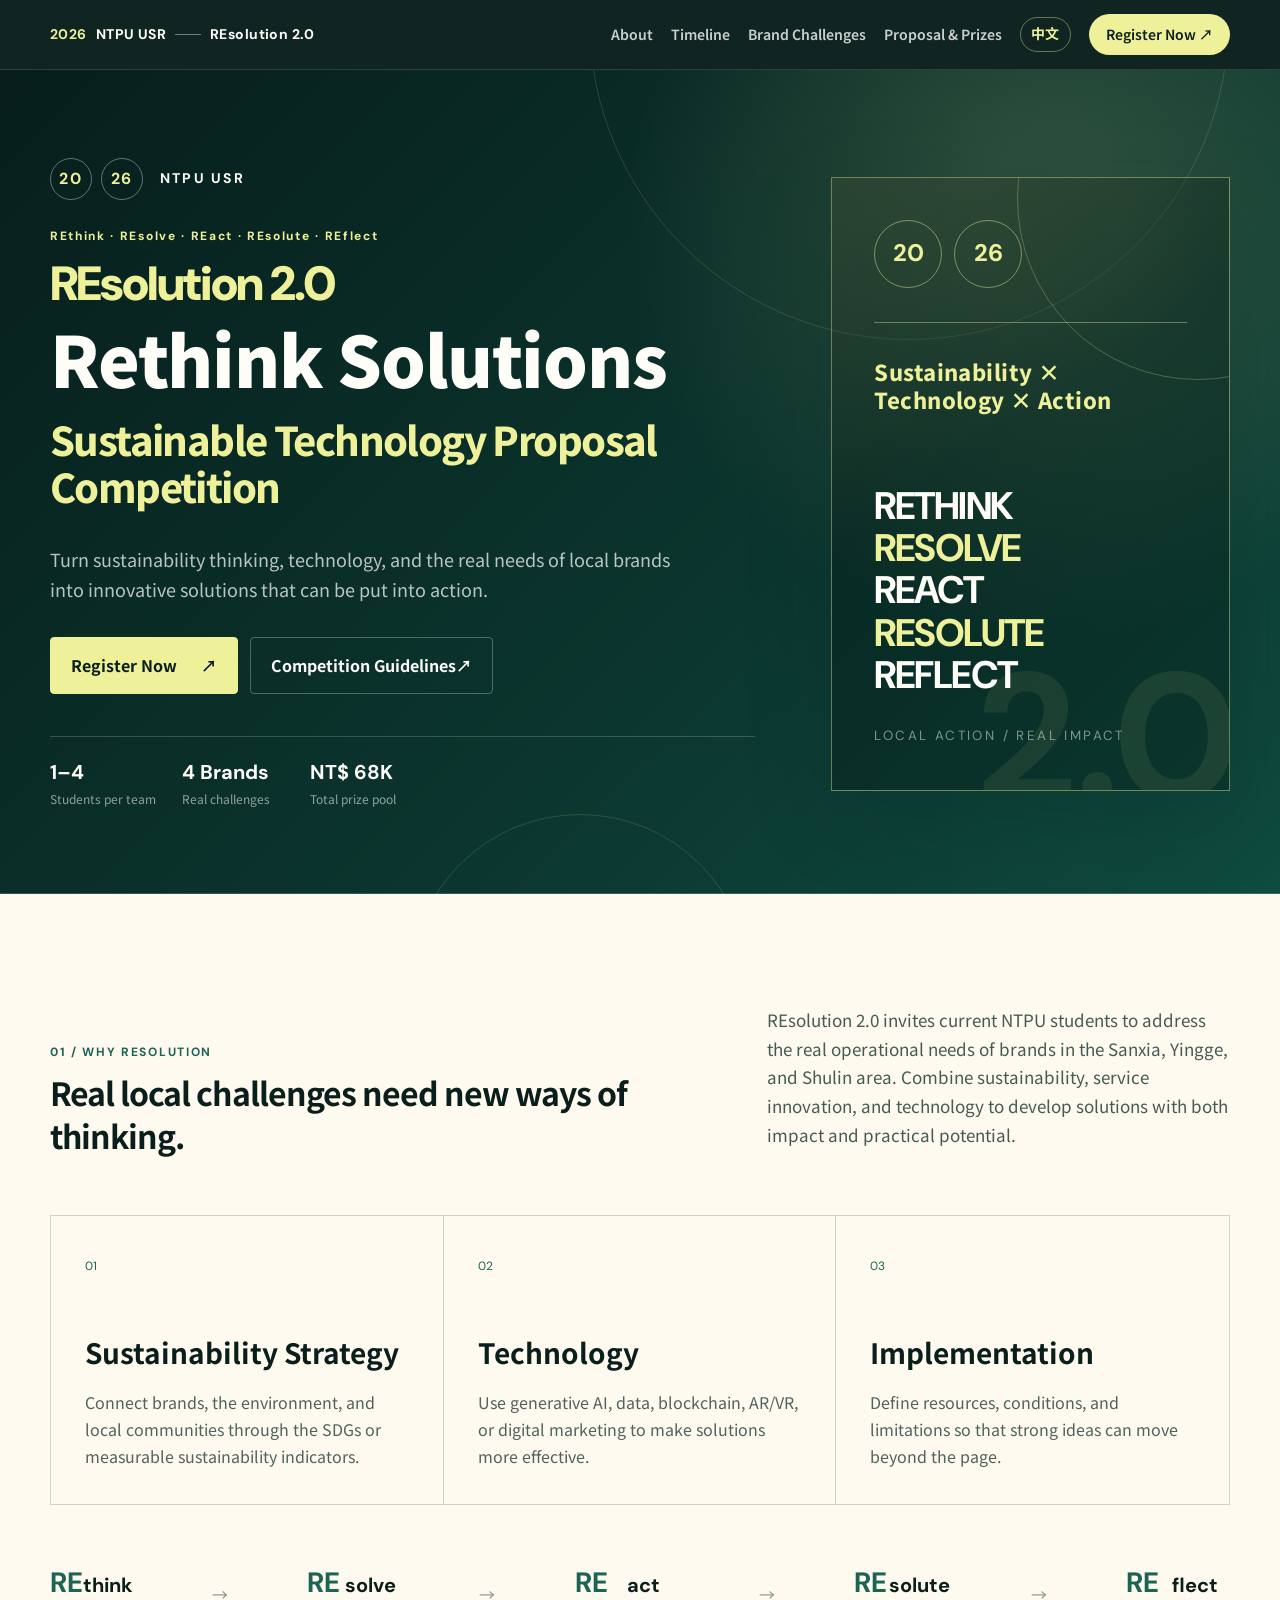
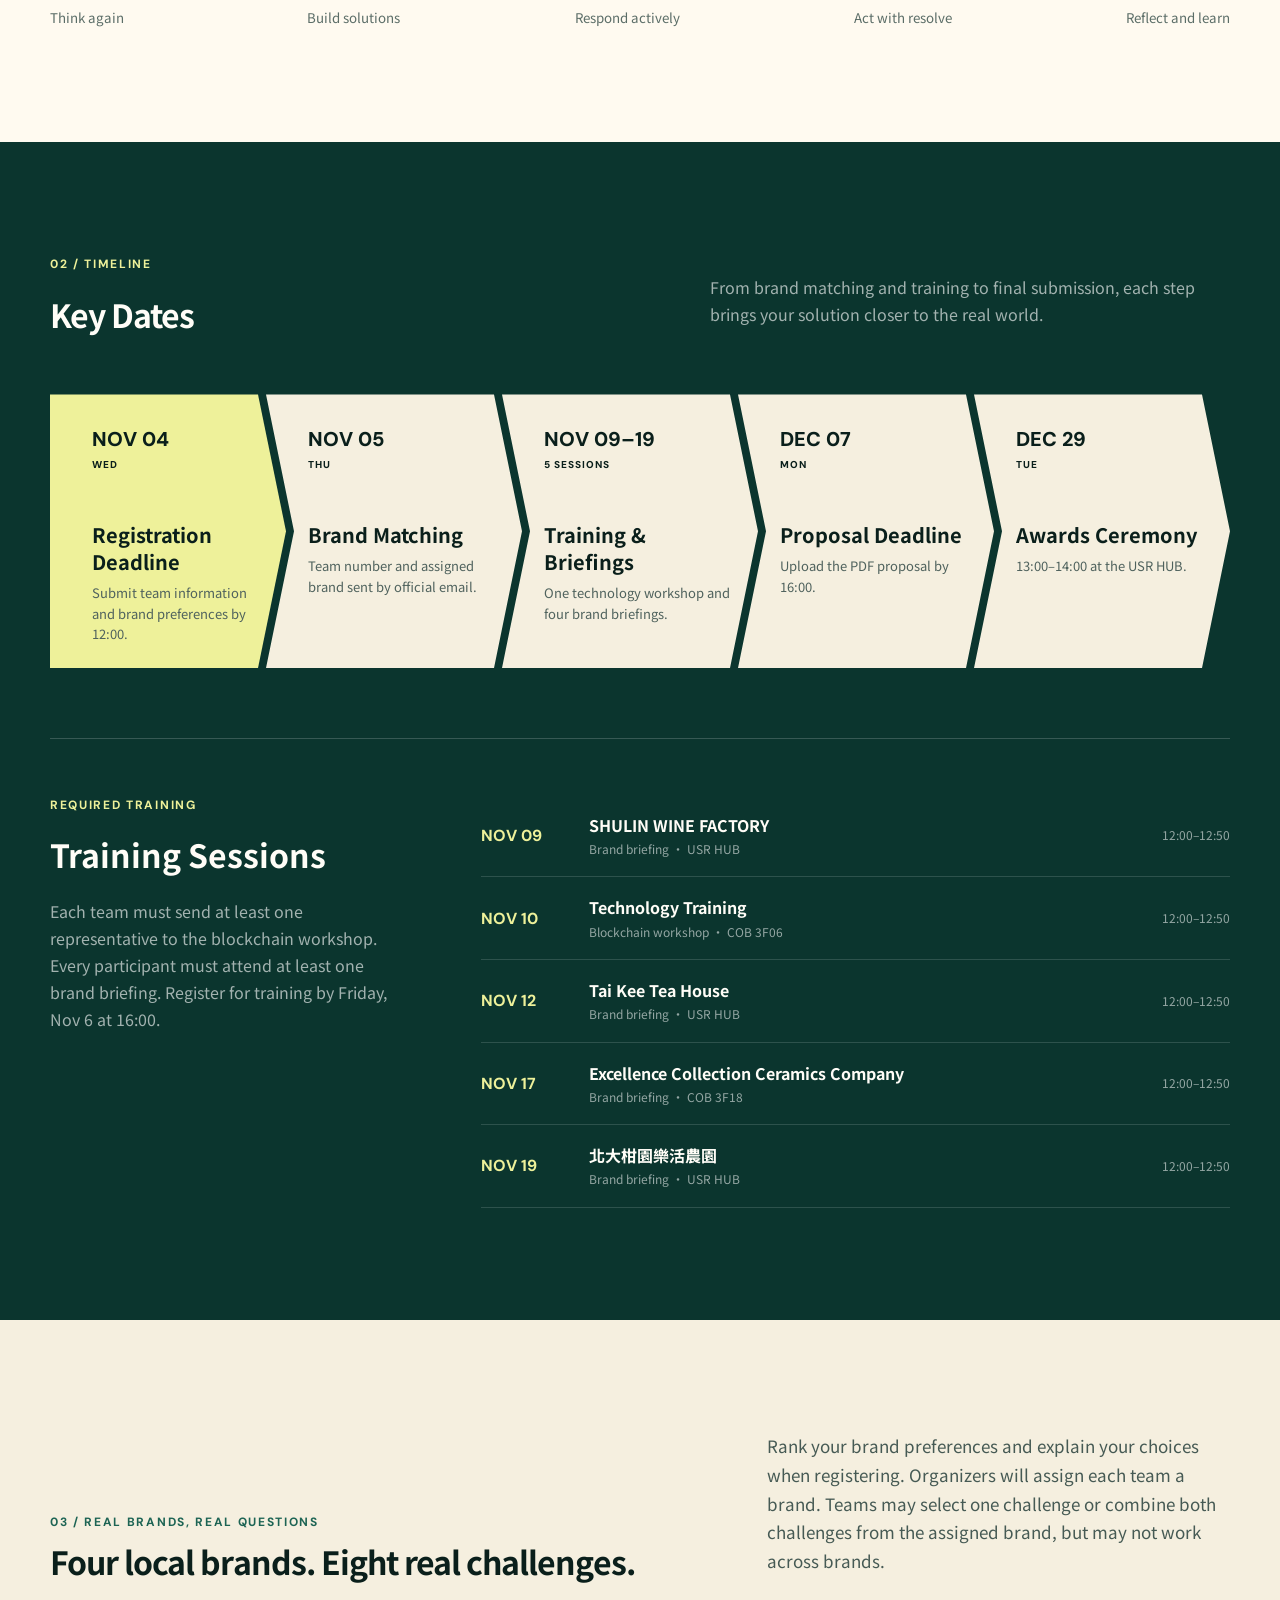
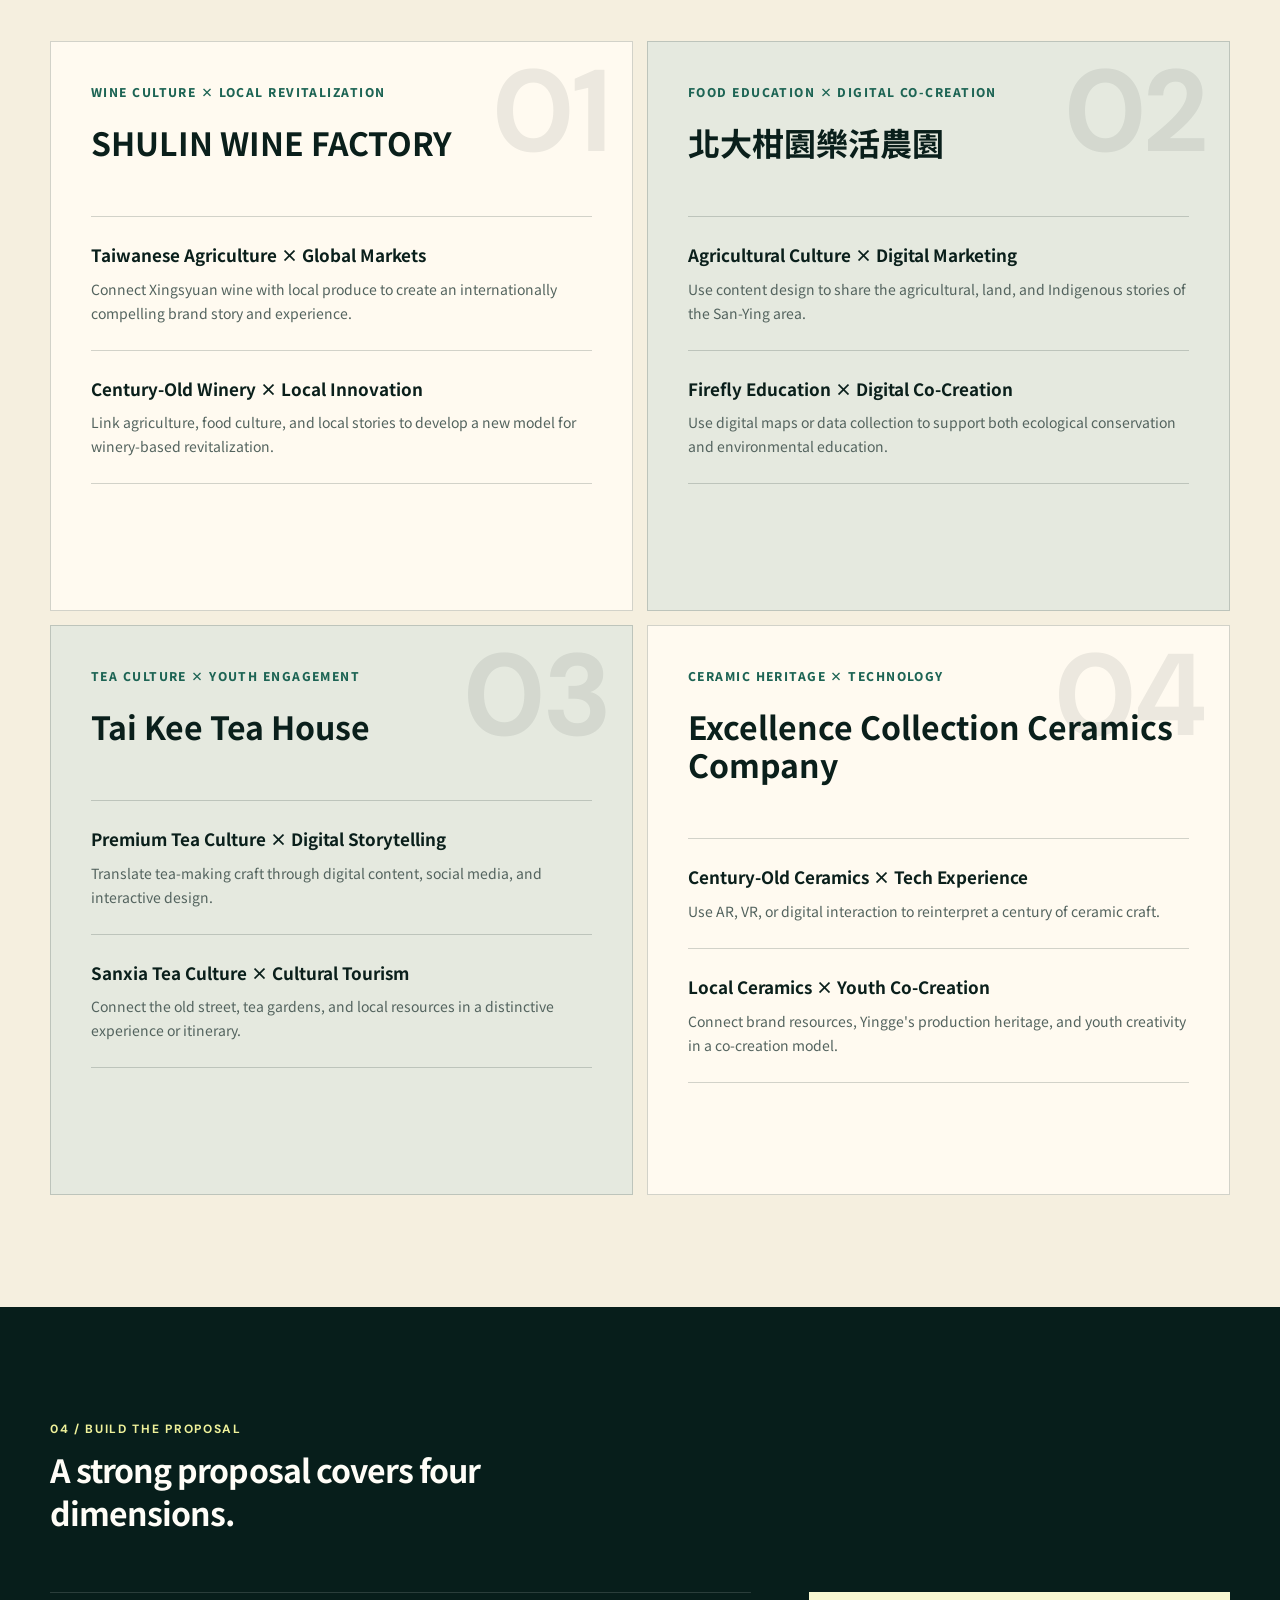
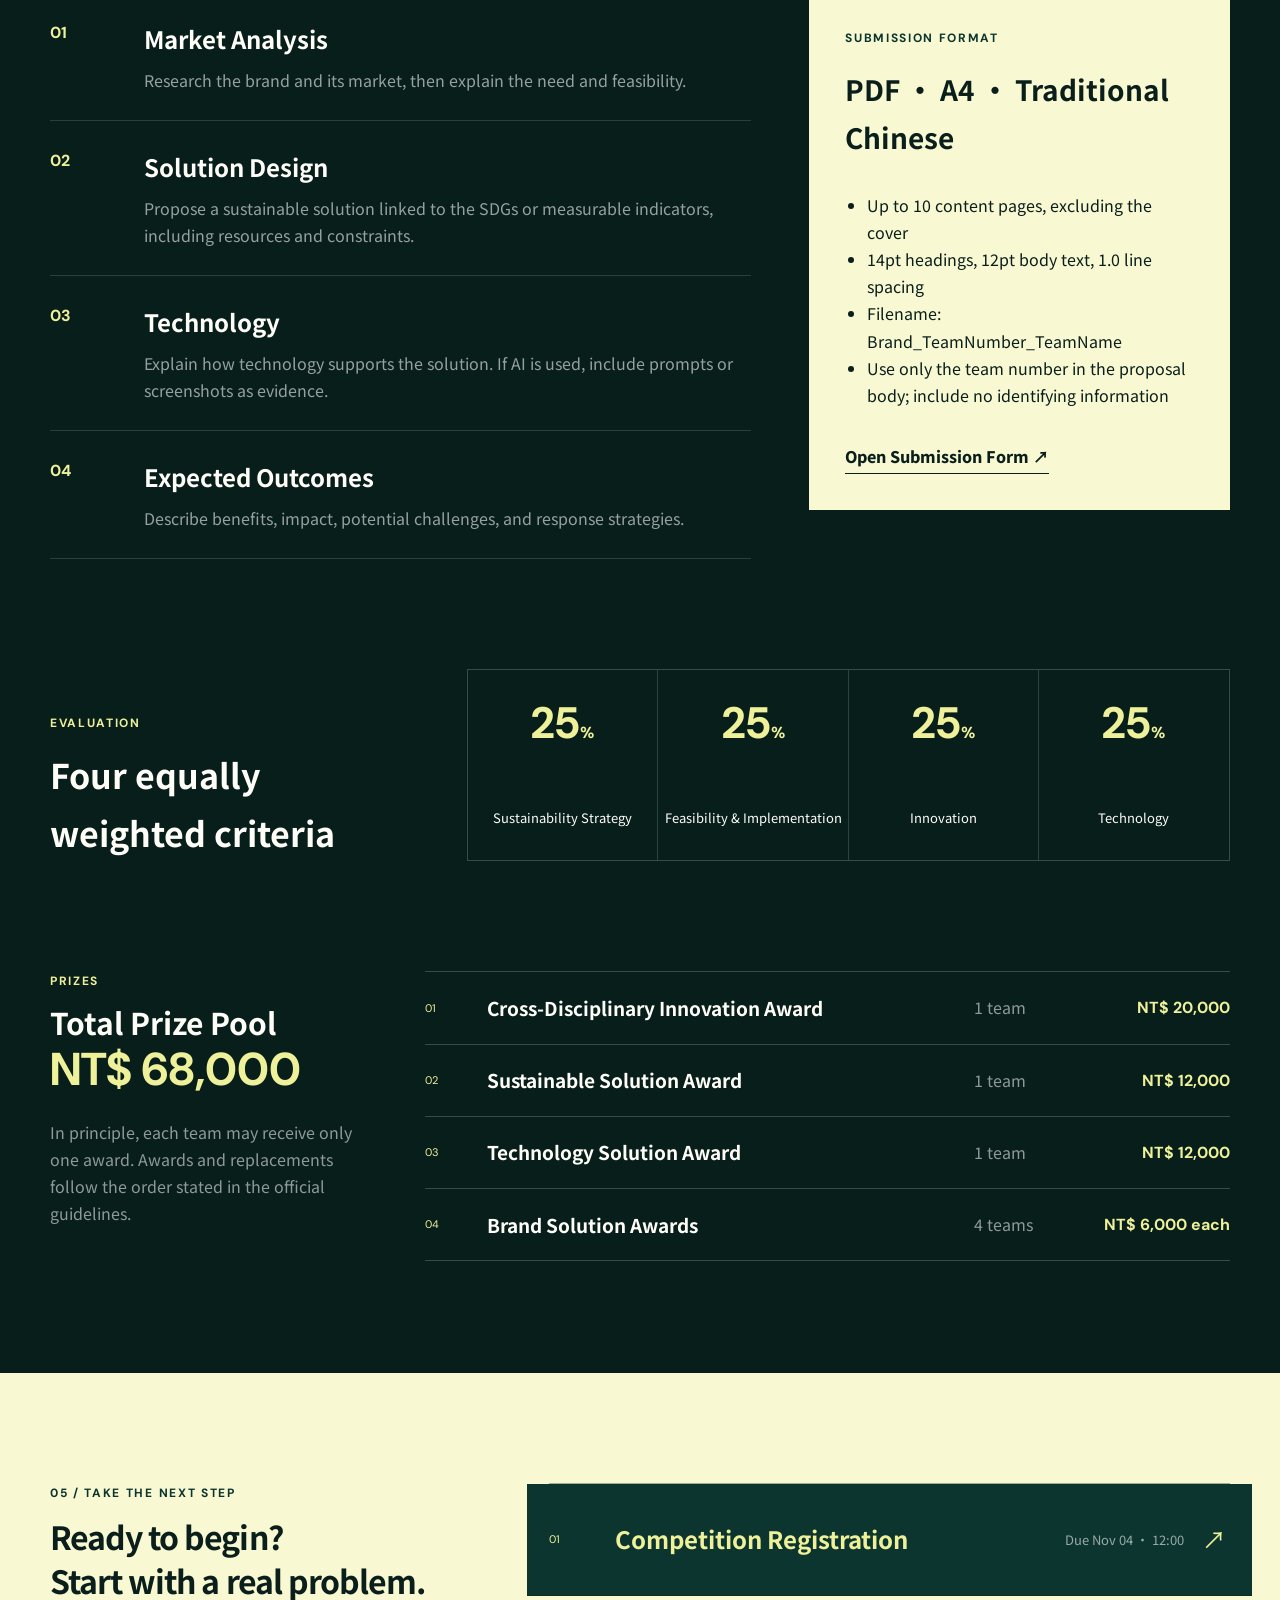
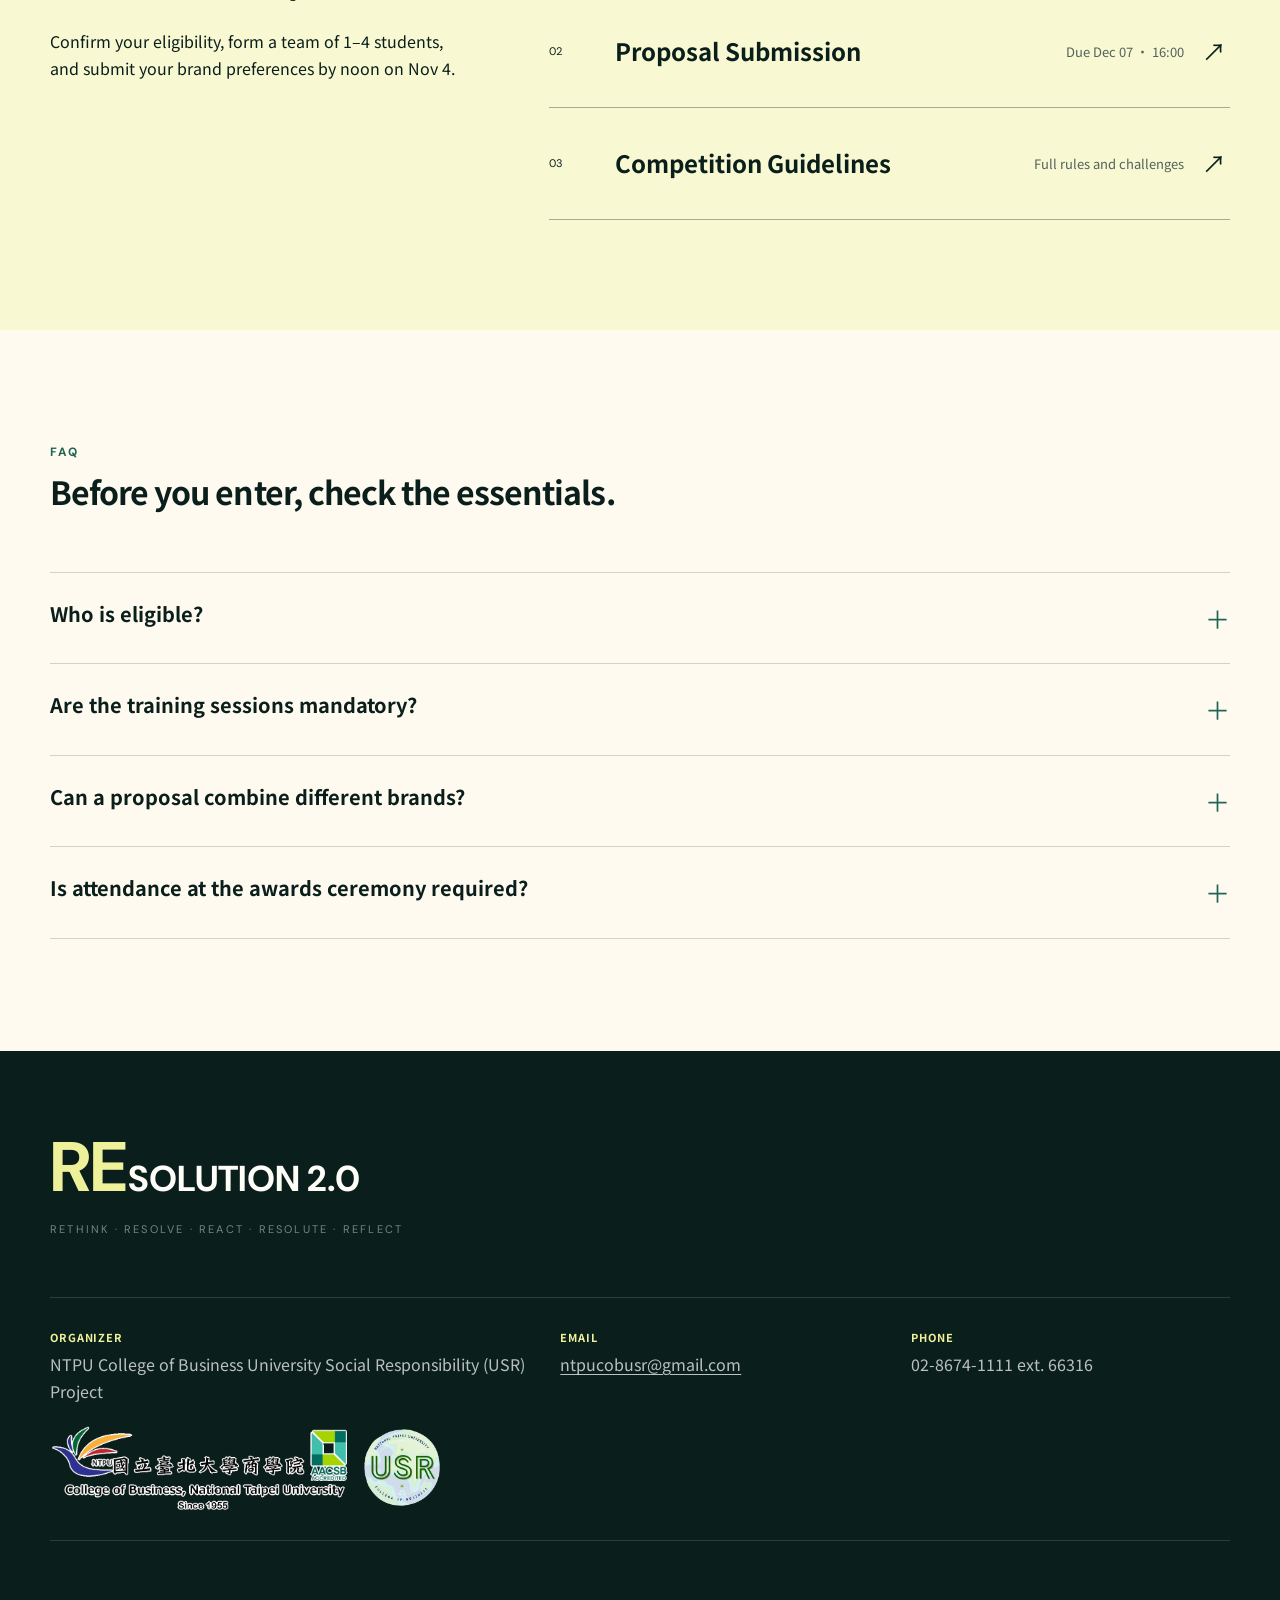
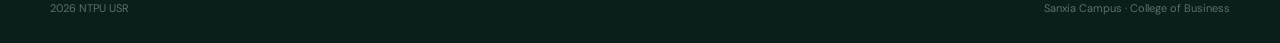
==== commit 76858467: "Add files via upload" ====
--- a/en.html
+++ b/en.html
@@ -82,7 +82,7 @@
       <div class="section-heading split-heading">
         <div>
           <p class="section-index">01 / WHY RESOLUTION</p>
-          <h2>Real local challenges<br>need new ways of thinking.</h2>
+          <h2 class="section-title-compact">Real local challenges need new ways of thinking.</h2>
         </div>
         <p>REsolution 2.0 invites current NTPU students to address the real operational needs of brands in the Sanxia, Yingge, and Shulin area. Combine sustainability, service innovation, and technology to develop solutions with both impact and practical potential.</p>
       </div>
@@ -121,7 +121,7 @@
     <section id="timeline" class="section timeline-section">
       <div class="section-heading light-heading">
         <p class="section-index">02 / TIMELINE</p>
-        <h2>Key Dates</h2>
+        <h2 class="section-title-compact">Key Dates</h2>
         <p>From brand matching and training to final submission, each step brings your solution closer to the real world.</p>
       </div>
 
@@ -173,7 +173,7 @@
       <div class="section-heading split-heading">
         <div>
           <p class="section-index">03 / REAL BRANDS, REAL QUESTIONS</p>
-          <h2>Four local brands.<br>Eight real challenges.</h2>
+          <h2 class="section-title-compact">Four local brands. Eight real challenges.</h2>
         </div>
         <p>Rank your brand preferences and explain your choices when registering. Organizers will assign each team a brand. Teams may select one challenge or combine both challenges from the assigned brand, but may not work across brands.</p>
       </div>
@@ -182,7 +182,7 @@
         <article class="challenge-card">
           <div class="card-no">01</div>
           <p class="card-tag">WINE CULTURE × LOCAL REVITALIZATION</p>
-          <h3>SHULIN WINE FACTORY</h3>
+          <h3 class="brand-title-compact">SHULIN WINE FACTORY</h3>
           <ul>
             <li><b>Taiwanese Agriculture × Global Markets</b><span>Connect Xingsyuan wine with local produce to create an internationally compelling brand story and experience.</span></li>
             <li><b>Century-Old Winery × Local Innovation</b><span>Link agriculture, food culture, and local stories to develop a new model for winery-based revitalization.</span></li>
@@ -191,7 +191,7 @@
         <article class="challenge-card">
           <div class="card-no">02</div>
           <p class="card-tag">FOOD EDUCATION × DIGITAL CO-CREATION</p>
-          <h3>北大柑園樂活農園</h3>
+          <h3 class="brand-title-compact">北大柑園樂活農園</h3>
           <ul>
             <li><b>Agricultural Culture × Digital Marketing</b><span>Use content design to share the agricultural, land, and Indigenous stories of the San-Ying area.</span></li>
             <li><b>Firefly Education × Digital Co-Creation</b><span>Use digital maps or data collection to support both ecological conservation and environmental education.</span></li>
@@ -200,7 +200,7 @@
         <article class="challenge-card">
           <div class="card-no">03</div>
           <p class="card-tag">TEA CULTURE × YOUTH ENGAGEMENT</p>
-          <h3>Tai Kee Tea House</h3>
+          <h3 class="brand-title-compact">Tai Kee Tea House</h3>
           <ul>
             <li><b>Premium Tea Culture × Digital Storytelling</b><span>Translate tea-making craft through digital content, social media, and interactive design.</span></li>
             <li><b>Sanxia Tea Culture × Cultural Tourism</b><span>Connect the old street, tea gardens, and local resources in a distinctive experience or itinerary.</span></li>
@@ -209,7 +209,7 @@
         <article class="challenge-card">
           <div class="card-no">04</div>
           <p class="card-tag">CERAMIC HERITAGE × TECHNOLOGY</p>
-          <h3>Excellence Collection Ceramics Company</h3>
+          <h3 class="brand-title-compact">Excellence Collection Ceramics Company</h3>
           <ul>
             <li><b>Century-Old Ceramics × Tech Experience</b><span>Use AR, VR, or digital interaction to reinterpret a century of ceramic craft.</span></li>
             <li><b>Local Ceramics × Youth Co-Creation</b><span>Connect brand resources, Yingge's production heritage, and youth creativity in a co-creation model.</span></li>
@@ -221,7 +221,7 @@
     <section id="guide" class="section guide-section">
       <div class="section-heading light-heading">
         <p class="section-index">04 / BUILD THE PROPOSAL</p>
-        <h2>A strong proposal covers four dimensions.</h2>
+        <h2 class="section-title-compact">A strong proposal covers four dimensions.</h2>
       </div>
 
       <div class="proposal-layout">
@@ -276,7 +276,7 @@
     <section class="resources-section">
       <div class="resources-copy">
         <p class="section-index">05 / TAKE THE NEXT STEP</p>
-        <h2>Ready to begin?<br>Start with a real problem.</h2>
+        <h2 class="section-title-compact">Ready to begin?<br>Start with a real problem.</h2>
         <p>Confirm your eligibility, form a team of 1–4 students, and submit your brand preferences by noon on Nov 4.</p>
       </div>
       <div class="resource-links">
@@ -288,7 +288,7 @@
 
     <section class="faq-section section">
       <div class="section-heading split-heading">
-        <div><p class="section-index">FAQ</p><h2>Before you enter,<br>check the essentials.</h2></div>
+        <div><p class="section-index">FAQ</p><h2 class="section-title-compact">Before you enter, check the essentials.</h2></div>
       </div>
       <div class="faq-list">
         <details><summary>Who is eligible?<span>＋</span></summary><p>Current National Taipei University students, including degree and non-degree students. Teams may have 1–4 members, and each student may register only once.</p></details>
@@ -305,7 +305,13 @@
       <p>RETHINK · RESOLVE · REACT · RESOLUTE · REFLECT</p>
     </div>
     <div class="footer-contact">
-      <p><strong>ORGANIZER</strong>NTPU College of Business University Social Responsibility (USR) Project</p>
+      <div class="footer-organizer">
+        <p><strong>ORGANIZER</strong>NTPU College of Business University Social Responsibility (USR) Project</p>
+        <div class="footer-logos" aria-label="Organizer logos">
+          <img class="footer-logo-cob" src="assets/ntpu-college-of-business-logo.png" alt="College of Business, National Taipei University">
+          <img class="footer-logo-usr" src="assets/ntpu-usr-logo.png" alt="National Taipei University College of Business USR">
+        </div>
+      </div>
       <p><strong>EMAIL</strong><a href="mailto:ntpucobusr@gmail.com">ntpucobusr@gmail.com</a></p>
       <p><strong>PHONE</strong>02-8674-1111 ext. 66316</p>
     </div>
--- a/styles.css
+++ b/styles.css
@@ -1,523 +1,538 @@
-:root {
-  --ink: #0a1f1b;
-  --green: #0b352e;
-  --green-2: #0f463b;
-  --green-3: #1d6454;
-  --cream: #f5efdf;
-  --cream-2: #fffaf0;
-  --lime: #eef19a;
-  --yellow: #f4ef8e;
-  --gray: #c9d0c8;
-  --white: #fffdf7;
-  --red: #d7462f;
-  --max: 1180px;
-  --border: 1px solid rgba(10,31,27,.18);
-  --shadow: 0 24px 80px rgba(7,29,25,.18);
-}
-
-* { box-sizing: border-box; }
-html { scroll-behavior: smooth; }
-body {
-  margin: 0;
-  background: var(--cream);
-  color: var(--ink);
-  font-family: "Noto Sans TC", system-ui, sans-serif;
-  line-height: 1.7;
-  -webkit-font-smoothing: antialiased;
-}
-body.menu-open { overflow: hidden; }
-a { color: inherit; text-decoration: none; }
-img { display: block; max-width: 100%; }
-button, input { font: inherit; }
-::selection { background: var(--lime); color: var(--ink); }
-
-.skip-link {
-  position: fixed;
-  left: 16px;
-  top: -64px;
-  z-index: 100;
-  background: var(--lime);
-  padding: 10px 16px;
-  font-weight: 800;
-  transition: top .2s;
-}
-.skip-link:focus { top: 16px; }
-
-.site-header {
-  position: sticky;
-  top: 0;
-  z-index: 50;
-  min-height: 70px;
-  padding: 0 max(28px, calc((100vw - var(--max)) / 2));
-  display: flex;
-  align-items: center;
-  justify-content: space-between;
-  gap: 32px;
-  color: var(--white);
-  background: rgba(7, 29, 25, .96);
-  border-bottom: 1px solid rgba(255,255,255,.12);
-  backdrop-filter: blur(14px);
-}
-.site-brand {
-  display: flex;
-  align-items: center;
-  gap: 9px;
-  font-family: "DM Sans", sans-serif;
-  font-weight: 700;
-  font-size: 14px;
-  letter-spacing: .03em;
-  white-space: nowrap;
-}
-.brand-year { color: var(--lime); }
-.brand-divider { width: 26px; height: 1px; background: rgba(255,255,255,.4); }
-.main-nav { display: flex; align-items: center; gap: 18px; font-size: 14px; font-weight: 600; }
-.main-nav a { color: rgba(255,255,255,.78); transition: color .2s; }
-.main-nav a:hover, .main-nav a.active { color: var(--lime); }
-.main-nav .nav-cta {
-  padding: 9px 17px;
-  color: var(--ink);
-  background: var(--lime);
-  border-radius: 999px;
-}
-.main-nav .nav-cta:hover { color: var(--ink); background: #fbffc2; }
-.main-nav .lang-switch {
-  padding: 5px 10px;
-  color: var(--lime);
-  border: 1px solid rgba(238,241,154,.4);
-  border-radius: 999px;
-  font-family: "DM Sans", "Noto Sans TC", sans-serif;
-  font-weight: 700;
-  letter-spacing: .04em;
-}
-.main-nav .lang-switch:hover { color: var(--ink); background: var(--lime); }
-.menu-toggle { display: none; background: none; border: 0; padding: 10px; }
-.menu-toggle span { display: block; width: 24px; height: 2px; margin: 5px 0; background: white; }
-
-.hero {
-  position: relative;
-  overflow: hidden;
-  padding: 88px 28px 84px;
-  color: var(--white);
-  background:
-    radial-gradient(circle at 82% 18%, rgba(238,241,154,.14) 0 6%, transparent 34%),
-    linear-gradient(135deg, #071e1b 0%, #0b352e 58%, #0f4b3f 100%);
-}
-.hero::after {
-  content: "";
-  position: absolute;
-  inset: auto 0 0;
-  height: 1px;
-  background: rgba(255,255,255,.18);
-}
-.hero-grid {
-  position: relative;
-  z-index: 2;
-  width: min(var(--max), 100%);
-  margin: 0 auto;
-  display: grid;
-  grid-template-columns: minmax(0, 1.15fr) minmax(320px, .65fr);
-  align-items: center;
-  gap: 76px;
-}
-.eyebrow {
-  display: flex;
-  align-items: center;
-  gap: 9px;
-  margin-bottom: 26px;
-  font-family: "DM Sans", sans-serif;
-  letter-spacing: .12em;
-}
-.eyebrow span {
-  display: grid;
-  place-items: center;
-  width: 42px;
-  height: 42px;
-  border: 1px solid rgba(255,255,255,.36);
-  border-radius: 50%;
-  color: var(--lime);
-  font-weight: 700;
-}
-.eyebrow b { margin-left: 8px; font-size: 14px; letter-spacing: .16em; }
-.hero-kicker {
-  margin: 0 0 14px;
-  color: var(--lime);
-  font-family: "DM Sans", sans-serif;
-  font-size: 12px;
-  font-weight: 700;
-  letter-spacing: .14em;
-}
-.hero h1 { margin: 0; line-height: .98; letter-spacing: -.05em; }
-.hero h1 span { display: block; font-size: clamp(56px, 7vw, 94px); font-weight: 900; }
-.hero h1 .hero-series {
-  margin-bottom: 15px;
-  font-family: "DM Sans", sans-serif;
-  font-size: clamp(28px, 4vw, 48px);
-  color: var(--lime);
-  letter-spacing: -.04em;
-}
-.en-page .hero h1 > span:not(.hero-series) { font-size: clamp(46px, 5.5vw, 76px); line-height: 1.02; }
-.en-page .hero h1 em { font-size: clamp(24px, 3.1vw, 40px); line-height: 1.18; max-width: 700px; }
-.en-page .hero-art > p { font-size: 22px; line-height: 1.3; }
-.en-page .challenge-card { min-height: 570px; }
-.en-page .challenge-card h3 { line-height: 1.2; }
-.en-page .prize-list h4 { line-height: 1.35; }
-.hero h1 em {
-  display: block;
-  margin-top: 22px;
-  color: var(--lime);
-  font-size: clamp(30px, 4vw, 50px);
-  font-style: normal;
-  font-weight: 800;
-  letter-spacing: -.04em;
-}
-.hero-lead { max-width: 620px; margin: 34px 0 0; color: rgba(255,255,255,.72); font-size: 18px; }
-.hero-actions { display: flex; flex-wrap: wrap; gap: 12px; margin-top: 32px; }
-.button {
-  display: inline-flex;
-  align-items: center;
-  justify-content: space-between;
-  min-width: 188px;
-  padding: 14px 20px;
-  border: 1px solid rgba(255,255,255,.28);
-  border-radius: 4px;
-  font-weight: 700;
-  transition: transform .2s, background .2s, color .2s;
-}
-.button:hover { transform: translateY(-2px); }
-.button-primary { color: var(--ink); background: var(--lime); border-color: var(--lime); }
-.button-primary:hover { background: #fbffc2; }
-.button-ghost:hover { color: var(--ink); background: var(--white); }
-.hero-meta {
-  display: flex;
-  gap: 0;
-  margin-top: 42px;
-  border-top: 1px solid rgba(255,255,255,.18);
-}
-.hero-meta div { min-width: 128px; padding: 18px 26px 0 0; }
-.hero-meta b, .hero-meta span { display: block; }
-.hero-meta b { font-family: "DM Sans", sans-serif; font-size: 20px; }
-.hero-meta span { color: rgba(255,255,255,.55); font-size: 12px; }
-
-.hero-art {
-  position: relative;
-  min-height: 520px;
-  padding: 42px;
-  overflow: hidden;
-  display: flex;
-  flex-direction: column;
-  justify-content: space-between;
-  border: 1px solid rgba(238,241,154,.42);
-  background:
-    linear-gradient(145deg, rgba(238,241,154,.10), transparent 42%),
-    rgba(3,18,15,.32);
-  box-shadow: var(--shadow);
-}
-.hero-art::before {
-  content: "";
-  position: absolute;
-  width: 360px;
-  height: 360px;
-  top: -160px;
-  right: -150px;
-  border: 1px solid rgba(238,241,154,.25);
-  border-radius: 50%;
-}
-.hero-art::after {
-  content: "2.0";
-  position: absolute;
-  right: -10px;
-  bottom: -38px;
-  color: rgba(238,241,154,.08);
-  font-family: "DM Sans", sans-serif;
-  font-size: 180px;
-  font-weight: 700;
-  line-height: 1;
-}
-.art-year { display: flex; gap: 12px; }
-.art-year span {
-  display: grid;
-  place-items: center;
-  width: 68px;
-  height: 68px;
-  color: var(--lime);
-  border: 1px solid rgba(238,241,154,.45);
-  border-radius: 50%;
-  font-family: "DM Sans", sans-serif;
-  font-size: 24px;
-  font-weight: 700;
-}
-.art-rule { width: 100%; height: 1px; margin: 34px 0; background: rgba(238,241,154,.38); }
-.hero-art > p { margin: 0 0 auto; color: var(--lime); font-size: 26px; font-weight: 800; letter-spacing: .02em; }
-.art-words { position: relative; z-index: 1; display: grid; gap: 2px; margin-top: 72px; }
-.art-words span { font-family: "DM Sans", sans-serif; font-size: clamp(25px, 3vw, 42px); font-weight: 700; line-height: 1.05; letter-spacing: -.04em; }
-.art-words span:nth-child(even) { color: var(--lime); }
-.hero-art small { position: relative; z-index: 1; margin-top: 30px; color: rgba(255,255,255,.48); font-family: "DM Sans", sans-serif; letter-spacing: .18em; }
-.hero-orbit { position: absolute; border: 1px solid rgba(238,241,154,.14); border-radius: 50%; }
-.orbit-one { width: 640px; height: 640px; top: -370px; right: 4%; }
-.orbit-two { width: 340px; height: 340px; bottom: -260px; left: 32%; }
-
-
-.section { padding: 112px 28px; scroll-margin-top: 70px; }
-.section-heading { width: min(var(--max), 100%); margin: 0 auto 58px; }
-.section-heading h2 { margin: 8px 0 0; font-size: clamp(40px, 5vw, 68px); line-height: 1.15; letter-spacing: -.05em; }
-.section-index, .mini-label { margin: 0; font-family: "DM Sans", sans-serif; color: var(--green-3); font-size: 12px; font-weight: 700; letter-spacing: .14em; }
-.split-heading { display: grid; grid-template-columns: 1.15fr .85fr; align-items: end; gap: 90px; }
-.split-heading > p:last-child { margin: 0 0 7px; color: #465a54; font-size: 17px; }
-
-.intro-section { background: var(--cream-2); }
-.pillars {
-  width: min(var(--max), 100%);
-  margin: 0 auto;
-  display: grid;
-  grid-template-columns: repeat(3, 1fr);
-  border: var(--border);
-}
-.pillars article { min-height: 260px; padding: 34px; border-right: var(--border); }
-.pillars article:last-child { border-right: 0; }
-.pillars article > span { color: var(--green-3); font-family: "DM Sans", sans-serif; font-size: 12px; }
-.pillars h3 { margin: 52px 0 12px; font-size: 28px; }
-.pillars p { margin: 0; color: #50625d; }
-.re-path {
-  width: min(var(--max), 100%);
-  margin: 54px auto 0;
-  display: flex;
-  align-items: center;
-  justify-content: space-between;
-  gap: 16px;
-}
-.re-path div { display: grid; grid-template-columns: auto auto; align-items: baseline; column-gap: 0; }
-.re-path b { color: var(--green-3); font-family: "DM Sans", sans-serif; font-size: 28px; }
-.re-path span { font-family: "DM Sans", sans-serif; font-size: 20px; font-weight: 700; }
-.re-path small { grid-column: 1 / 3; color: #5b6d67; }
-.re-path i { color: #82918c; font-style: normal; }
-
-.timeline-section { color: var(--white); background: var(--green); }
-.light-heading { display: grid; grid-template-columns: 1fr 1fr; align-items: end; }
-.light-heading .section-index { grid-column: 1 / 3; color: var(--lime); }
-.light-heading h2 { color: var(--white); }
-.light-heading > p:last-child { justify-self: end; max-width: 520px; margin: 0 0 8px; color: rgba(255,255,255,.62); }
-.arrow-timeline {
-  width: min(var(--max), 100%);
-  margin: 0 auto;
-  display: grid;
-  grid-template-columns: repeat(5, 1fr);
-}
-.arrow-timeline article {
-  position: relative;
-  min-height: 238px;
-  padding: 28px 28px 24px 42px;
-  color: var(--ink);
-  background: var(--cream);
-  clip-path: polygon(0 0, calc(100% - 28px) 0, 100% 50%, calc(100% - 28px) 100%, 0 100%, 28px 50%);
-  margin-left: -20px;
-}
-.arrow-timeline article:first-child { margin-left: 0; clip-path: polygon(0 0, calc(100% - 28px) 0, 100% 50%, calc(100% - 28px) 100%, 0 100%); }
-.arrow-timeline article.accent { background: var(--lime); }
-.arrow-timeline time { font-family: "DM Sans", sans-serif; font-size: 20px; font-weight: 800; }
-.arrow-timeline time small { display: block; font-size: 10px; letter-spacing: .1em; }
-.arrow-timeline h3 { margin: 48px 0 8px; font-size: 20px; line-height: 1.35; }
-.arrow-timeline p { margin: 0; color: #4f625d; font-size: 13px; line-height: 1.55; }
-
-.training-panel {
-  width: min(var(--max), 100%);
-  margin: 70px auto 0;
-  display: grid;
-  grid-template-columns: .65fr 1.35fr;
-  gap: 70px;
-  padding-top: 56px;
-  border-top: 1px solid rgba(255,255,255,.18);
-}
-.training-intro .mini-label { color: var(--lime); }
-.training-intro h3 { margin: 12px 0; font-size: 32px; }
-.training-intro p:last-child { color: rgba(255,255,255,.62); }
-.training-list div { display: grid; grid-template-columns: 88px 1fr auto; align-items: center; gap: 20px; padding: 17px 0; border-bottom: 1px solid rgba(255,255,255,.14); }
-.training-list time { color: var(--lime); font-family: "DM Sans", sans-serif; font-weight: 700; }
-.training-list p { margin: 0; }
-.training-list b, .training-list span { display: block; }
-.training-list span, .training-list small { color: rgba(255,255,255,.56); font-size: 12px; }
-
-.challenges-section { background: var(--cream); }
-.challenge-grid {
-  width: min(var(--max), 100%);
-  margin: 0 auto;
-  display: grid;
-  grid-template-columns: 1fr 1fr;
-  gap: 14px;
-}
-.challenge-card {
-  position: relative;
-  min-height: 520px;
-  padding: 40px;
-  overflow: hidden;
-  background: var(--cream-2);
-  border: var(--border);
-}
-.challenge-card:nth-child(2), .challenge-card:nth-child(3) { background: #e5e9df; }
-.card-no { position: absolute; top: 12px; right: 22px; color: rgba(10,31,27,.08); font-family: "DM Sans", sans-serif; font-size: 116px; font-weight: 700; line-height: 1; }
-.card-tag { position: relative; margin: 0; color: var(--green-3); font-size: 12px; font-weight: 800; letter-spacing: .12em; }
-.challenge-card h3 { position: relative; margin: 20px 0 55px; font-size: 38px; }
-.challenge-card ul { position: relative; margin: 0; padding: 0; list-style: none; }
-.challenge-card li { padding: 24px 0; border-top: var(--border); }
-.challenge-card li:last-child { border-bottom: var(--border); }
-.challenge-card li b, .challenge-card li span { display: block; }
-.challenge-card li b { margin-bottom: 8px; font-size: 17px; }
-.challenge-card li span { color: #53635e; font-size: 14px; }
-
-.guide-section { color: var(--white); background: #071e1b; }
-.proposal-layout { width: min(var(--max), 100%); margin: 0 auto; display: grid; grid-template-columns: 1.25fr .75fr; gap: 58px; }
-.proposal-list article { display: grid; grid-template-columns: 70px 1fr; gap: 24px; padding: 26px 0; border-bottom: 1px solid rgba(255,255,255,.14); }
-.proposal-list article:first-child { border-top: 1px solid rgba(255,255,255,.14); }
-.proposal-list article > span { color: var(--lime); font-family: "DM Sans", sans-serif; font-weight: 700; }
-.proposal-list h3 { margin: 0 0 7px; font-size: 24px; }
-.proposal-list p { margin: 0; color: rgba(255,255,255,.58); }
-.format-note { padding: 36px; color: var(--ink); background: var(--lime); align-self: start; }
-.format-note .mini-label { color: var(--green); }
-.format-note h3 { margin: 18px 0 30px; font-size: 28px; }
-.format-note ul { margin: 0 0 34px; padding-left: 22px; }
-.format-note a { display: inline-block; padding-bottom: 3px; border-bottom: 1px solid; font-weight: 800; }
-
-.evaluation {
-  width: min(var(--max), 100%);
-  margin: 110px auto 0;
-  display: grid;
-  grid-template-columns: .65fr 1.35fr;
-  gap: 50px;
-  align-items: end;
-}
-.evaluation .mini-label { color: var(--lime); }
-.evaluation h3 { margin: 12px 0 0; font-size: 34px; }
-.score-grid { display: grid; grid-template-columns: repeat(4, 1fr); border: 1px solid rgba(255,255,255,.2); }
-.score-grid div { display: grid; place-items: center; min-height: 190px; text-align: center; border-right: 1px solid rgba(255,255,255,.16); }
-.score-grid div:last-child { border-right: 0; }
-.score-grid b { color: var(--lime); font-family: "DM Sans", sans-serif; font-size: 44px; line-height: 1; }
-.score-grid b small { font-size: 16px; }
-.score-grid span { font-size: 13px; }
-
-.prizes {
-  width: min(var(--max), 100%);
-  margin: 110px auto 0;
-  display: grid;
-  grid-template-columns: .55fr 1.45fr;
-  gap: 70px;
-}
-.prize-lead .section-index { color: var(--lime); }
-.prize-lead h3 { margin: 12px 0 20px; font-size: 30px; line-height: 1.25; }
-.prize-lead h3 strong { color: var(--lime); font-family: "DM Sans", sans-serif; font-size: 46px; }
-.prize-lead p:last-child { color: rgba(255,255,255,.55); }
-.prize-list { border-top: 1px solid rgba(255,255,255,.2); }
-.prize-list div { display: grid; grid-template-columns: 46px 1fr 70px 170px; align-items: center; gap: 16px; padding: 22px 0; border-bottom: 1px solid rgba(255,255,255,.2); }
-.prize-list span { color: var(--lime); font-family: "DM Sans", sans-serif; font-size: 11px; }
-.prize-list h4, .prize-list p { margin: 0; }
-.prize-list h4 { font-size: 19px; }
-.prize-list p { color: rgba(255,255,255,.55); }
-.prize-list b { justify-self: end; font-family: "DM Sans", sans-serif; color: var(--lime); }
-
-.resources-section {
-  padding: 110px max(28px, calc((100vw - var(--max)) / 2));
-  display: grid;
-  grid-template-columns: .75fr 1.25fr;
-  gap: 90px;
-  background: var(--lime);
-}
-.resources-copy .section-index { color: var(--green); }
-.resources-copy h2 { margin: 12px 0 26px; font-size: clamp(40px, 5vw, 66px); line-height: 1.12; letter-spacing: -.05em; }
-.resources-copy p:last-child { max-width: 470px; }
-.resource-links { border-top: 1px solid rgba(10,31,27,.35); }
-.resource-links a { display: grid; grid-template-columns: 48px 1fr auto 28px; align-items: center; gap: 18px; min-height: 112px; padding: 20px 0; border-bottom: 1px solid rgba(10,31,27,.35); }
-.resource-links a:hover b { transform: translateX(5px); }
-.resource-links span { font-family: "DM Sans", sans-serif; font-size: 11px; }
-.resource-links b { font-size: 24px; transition: transform .2s; }
-.resource-links em { color: #53625c; font-size: 13px; font-style: normal; }
-.resource-links i { font-size: 24px; font-style: normal; }
-.resource-links .resource-primary { color: var(--lime); background: var(--green); margin: 0 -22px; padding-left: 22px; padding-right: 22px; }
-.resource-links .resource-primary em { color: rgba(255,255,255,.58); }
-
-.faq-section { background: var(--cream-2); }
-.faq-list { width: min(var(--max), 100%); margin: 0 auto; border-top: var(--border); }
-.faq-list details { border-bottom: var(--border); }
-.faq-list summary { display: flex; justify-content: space-between; gap: 20px; padding: 24px 0; cursor: pointer; list-style: none; font-size: 20px; font-weight: 700; }
-.faq-list summary::-webkit-details-marker { display: none; }
-.faq-list summary span { color: var(--green-3); font-size: 25px; font-weight: 400; transition: transform .2s; }
-.faq-list details[open] summary span { transform: rotate(45deg); }
-.faq-list details p { max-width: 760px; margin: -4px 0 26px; color: #53645e; }
-
-.site-footer { padding: 82px max(28px, calc((100vw - var(--max)) / 2)) 26px; color: var(--white); background: var(--ink); }
-.footer-mark b { color: var(--lime); font-family: "DM Sans", sans-serif; font-size: 70px; line-height: 1; }
-.footer-mark > span { font-family: "DM Sans", sans-serif; font-size: 36px; font-weight: 700; }
-.footer-mark p { color: rgba(255,255,255,.45); font-family: "DM Sans", sans-serif; font-size: 11px; letter-spacing: .2em; }
-.footer-contact { margin: 58px 0; display: grid; grid-template-columns: 1.5fr 1fr 1fr; gap: 32px; padding: 30px 0; border-top: 1px solid rgba(255,255,255,.14); border-bottom: 1px solid rgba(255,255,255,.14); }
-.footer-contact p { margin: 0; color: rgba(255,255,255,.72); }
-.footer-contact strong { display: block; margin-bottom: 5px; color: var(--lime); font-size: 11px; letter-spacing: .08em; }
-.footer-contact a { text-decoration: underline; text-underline-offset: 3px; }
-.footer-bottom { display: flex; justify-content: space-between; color: rgba(255,255,255,.35); font-family: "DM Sans", sans-serif; font-size: 11px; }
-.mobile-cta { display: none; }
-
-@media (max-width: 980px) {
-  .main-nav { position: fixed; inset: 70px 0 auto; display: none; flex-direction: column; align-items: stretch; padding: 28px; background: #071e1b; }
-  .main-nav.open { display: flex; }
-  .main-nav a { font-size: 18px; }
-  .menu-toggle { display: block; }
-  .hero-grid { grid-template-columns: 1fr .55fr; gap: 40px; }
-    .split-heading { gap: 40px; }
-  .arrow-timeline { grid-template-columns: 1fr; gap: 8px; }
-  .arrow-timeline article, .arrow-timeline article:first-child { min-height: 150px; margin: 0; padding: 26px; clip-path: none; }
-  .arrow-timeline h3 { margin: 20px 0 4px; }
-  .training-panel { grid-template-columns: 1fr; gap: 28px; }
-  .proposal-layout { grid-template-columns: 1fr; }
-  .format-note { max-width: none; }
-  .evaluation { grid-template-columns: 1fr; }
-  .prizes { grid-template-columns: 1fr; }
-  .resources-section { grid-template-columns: 1fr; gap: 50px; }
-}
-
-@media (max-width: 760px) {
-  .site-header { min-height: 62px; padding: 0 18px; }
-  .site-brand { font-size: 12px; }
-  .brand-divider, .site-brand span:last-child { display: none; }
-  .main-nav { inset: 62px 0 auto; }
-  .hero { padding: 62px 18px 60px; }
-  .hero-grid { grid-template-columns: 1fr; }
-  .hero-copy { display: contents; }
-  .eyebrow, .hero-kicker, .hero h1, .hero-lead, .hero-actions, .hero-meta { grid-column: 1; }
-  .hero-meta { width: 100%; }
-  .hero-meta div { min-width: 0; flex: 1; padding-right: 10px; }
-  .section { padding: 82px 18px; }
-  .split-heading, .light-heading { grid-template-columns: 1fr; gap: 24px; }
-  .light-heading .section-index { grid-column: 1; }
-  .light-heading > p:last-child { justify-self: start; }
-  .pillars { grid-template-columns: 1fr; }
-  .pillars article { min-height: 200px; border-right: 0; border-bottom: var(--border); }
-  .pillars article:last-child { border-bottom: 0; }
-  .pillars h3 { margin-top: 24px; }
-  .re-path { align-items: stretch; overflow-x: auto; justify-content: flex-start; padding-bottom: 14px; }
-  .re-path div { min-width: 126px; }
-  .re-path i { align-self: center; }
-  .training-list div { grid-template-columns: 76px 1fr; }
-  .training-list small { grid-column: 2; }
-  .challenge-grid { grid-template-columns: 1fr; }
-  .challenge-card { min-height: 0; padding: 30px 26px; }
-  .score-grid { grid-template-columns: 1fr 1fr; }
-  .score-grid div { min-height: 150px; border-bottom: 1px solid rgba(255,255,255,.16); }
-  .prize-list div { grid-template-columns: 34px 1fr auto; }
-  .prize-list p { display: none; }
-  .prize-list b { grid-column: 2 / 4; justify-self: start; }
-  .resources-section { padding: 82px 18px; }
-  .resource-links a { grid-template-columns: 36px 1fr 26px; }
-  .resource-links em { grid-column: 2; }
-  .resource-links i { grid-column: 3; grid-row: 1 / 3; }
-  .footer-mark b { font-size: 54px; }
-  .footer-mark > span { font-size: 25px; }
-  .footer-contact { grid-template-columns: 1fr; }
-  .mobile-cta { position: fixed; z-index: 45; left: 14px; right: 14px; bottom: 14px; display: block; }
-  .mobile-cta a { display: flex; justify-content: space-between; padding: 14px 18px; color: var(--ink); background: var(--lime); border: 1px solid var(--ink); box-shadow: 0 8px 28px rgba(0,0,0,.22); font-weight: 900; }
-  .site-footer { padding-bottom: 90px; }
-}
-
-@media (prefers-reduced-motion: reduce) {
-  html { scroll-behavior: auto; }
-  *, *::before, *::after { transition: none !important; }
-}
-
-
-
-
+:root {
+  --ink: #0a1f1b;
+  --green: #0b352e;
+  --green-2: #0f463b;
+  --green-3: #1d6454;
+  --cream: #f5efdf;
+  --cream-2: #fffaf0;
+  --lime: #eef19a;
+  --pale-yellow: #f8f8d2;
+  --yellow: #f4ef8e;
+  --gray: #c9d0c8;
+  --white: #fffdf7;
+  --red: #d7462f;
+  --max: 1180px;
+  --border: 1px solid rgba(10,31,27,.18);
+  --shadow: 0 24px 80px rgba(7,29,25,.18);
+}
+
+* { box-sizing: border-box; }
+html { scroll-behavior: smooth; }
+body {
+  margin: 0;
+  background: var(--cream);
+  color: var(--ink);
+  font-family: "Noto Sans TC", system-ui, sans-serif;
+  line-height: 1.7;
+  -webkit-font-smoothing: antialiased;
+}
+body.menu-open { overflow: hidden; }
+a { color: inherit; text-decoration: none; }
+img { display: block; max-width: 100%; }
+button, input { font: inherit; }
+::selection { background: var(--lime); color: var(--ink); }
+
+.skip-link {
+  position: fixed;
+  left: 16px;
+  top: -64px;
+  z-index: 100;
+  background: var(--lime);
+  padding: 10px 16px;
+  font-weight: 800;
+  transition: top .2s;
+}
+.skip-link:focus { top: 16px; }
+
+.site-header {
+  position: sticky;
+  top: 0;
+  z-index: 50;
+  min-height: 70px;
+  padding: 0 max(28px, calc((100vw - var(--max)) / 2));
+  display: flex;
+  align-items: center;
+  justify-content: space-between;
+  gap: 32px;
+  color: var(--white);
+  background: rgba(7, 29, 25, .96);
+  border-bottom: 1px solid rgba(255,255,255,.12);
+  backdrop-filter: blur(14px);
+}
+.site-brand {
+  display: flex;
+  align-items: center;
+  gap: 9px;
+  font-family: "DM Sans", sans-serif;
+  font-weight: 700;
+  font-size: 14px;
+  letter-spacing: .03em;
+  white-space: nowrap;
+}
+.brand-year { color: var(--lime); }
+.brand-divider { width: 26px; height: 1px; background: rgba(255,255,255,.4); }
+.main-nav { display: flex; align-items: center; gap: 18px; font-size: 14px; font-weight: 600; }
+.main-nav a { color: rgba(255,255,255,.78); transition: color .2s; }
+.main-nav a:hover, .main-nav a.active { color: var(--lime); }
+.main-nav .nav-cta {
+  padding: 9px 17px;
+  color: var(--ink);
+  background: var(--lime);
+  border-radius: 999px;
+}
+.main-nav .nav-cta:hover { color: var(--ink); background: #fbffc2; }
+.main-nav .lang-switch {
+  padding: 5px 10px;
+  color: var(--lime);
+  border: 1px solid rgba(238,241,154,.4);
+  border-radius: 999px;
+  font-family: "DM Sans", "Noto Sans TC", sans-serif;
+  font-weight: 700;
+  letter-spacing: .04em;
+}
+.main-nav .lang-switch:hover { color: var(--ink); background: var(--lime); }
+.menu-toggle { display: none; background: none; border: 0; padding: 10px; }
+.menu-toggle span { display: block; width: 24px; height: 2px; margin: 5px 0; background: white; }
+
+.hero {
+  position: relative;
+  overflow: hidden;
+  padding: 88px 28px 84px;
+  color: var(--white);
+  background:
+    radial-gradient(circle at 82% 18%, rgba(238,241,154,.14) 0 6%, transparent 34%),
+    linear-gradient(135deg, #071e1b 0%, #0b352e 58%, #0f4b3f 100%);
+}
+.hero::after {
+  content: "";
+  position: absolute;
+  inset: auto 0 0;
+  height: 1px;
+  background: rgba(255,255,255,.18);
+}
+.hero-grid {
+  position: relative;
+  z-index: 2;
+  width: min(var(--max), 100%);
+  margin: 0 auto;
+  display: grid;
+  grid-template-columns: minmax(0, 1.15fr) minmax(320px, .65fr);
+  align-items: center;
+  gap: 76px;
+}
+.eyebrow {
+  display: flex;
+  align-items: center;
+  gap: 9px;
+  margin-bottom: 26px;
+  font-family: "DM Sans", sans-serif;
+  letter-spacing: .12em;
+}
+.eyebrow span {
+  display: grid;
+  place-items: center;
+  width: 42px;
+  height: 42px;
+  border: 1px solid rgba(255,255,255,.36);
+  border-radius: 50%;
+  color: var(--lime);
+  font-weight: 700;
+}
+.eyebrow b { margin-left: 8px; font-size: 14px; letter-spacing: .16em; }
+.hero-kicker {
+  margin: 0 0 14px;
+  color: var(--lime);
+  font-family: "DM Sans", sans-serif;
+  font-size: 12px;
+  font-weight: 700;
+  letter-spacing: .14em;
+}
+.hero h1 { margin: 0; line-height: .98; letter-spacing: -.05em; }
+.hero h1 span { display: block; font-size: clamp(56px, 7vw, 94px); font-weight: 900; }
+.hero h1 .hero-series {
+  margin-bottom: 15px;
+  font-family: "DM Sans", sans-serif;
+  font-size: clamp(28px, 4vw, 48px);
+  color: var(--lime);
+  letter-spacing: -.04em;
+}
+.en-page .hero h1 > span:not(.hero-series) { font-size: clamp(46px, 5.5vw, 76px); line-height: 1.02; }
+.en-page .hero h1 em { font-size: clamp(24px, 3.1vw, 40px); line-height: 1.18; max-width: 700px; }
+.en-page .hero-art > p { font-size: 22px; line-height: 1.3; }
+.en-page .challenge-card { min-height: 570px; }
+.en-page .challenge-card h3 { line-height: 1.2; }
+.en-page .prize-list h4 { line-height: 1.35; }
+.hero h1 em {
+  display: block;
+  margin-top: 22px;
+  color: var(--lime);
+  font-size: clamp(30px, 4vw, 50px);
+  font-style: normal;
+  font-weight: 800;
+  letter-spacing: -.04em;
+}
+.hero-lead { max-width: 620px; margin: 34px 0 0; color: rgba(255,255,255,.72); font-size: 18px; }
+.hero-actions { display: flex; flex-wrap: wrap; gap: 12px; margin-top: 32px; }
+.button {
+  display: inline-flex;
+  align-items: center;
+  justify-content: space-between;
+  min-width: 188px;
+  padding: 14px 20px;
+  border: 1px solid rgba(255,255,255,.28);
+  border-radius: 4px;
+  font-weight: 700;
+  transition: transform .2s, background .2s, color .2s;
+}
+.button:hover { transform: translateY(-2px); }
+.button-primary { color: var(--ink); background: var(--lime); border-color: var(--lime); }
+.button-primary:hover { background: #fbffc2; }
+.button-ghost:hover { color: var(--ink); background: var(--white); }
+.hero-meta {
+  display: flex;
+  gap: 0;
+  margin-top: 42px;
+  border-top: 1px solid rgba(255,255,255,.18);
+}
+.hero-meta div { min-width: 128px; padding: 18px 26px 0 0; }
+.hero-meta b, .hero-meta span { display: block; }
+.hero-meta b { font-family: "DM Sans", sans-serif; font-size: 20px; }
+.hero-meta span { color: rgba(255,255,255,.55); font-size: 12px; }
+
+.hero-art {
+  position: relative;
+  min-height: 520px;
+  padding: 42px;
+  overflow: hidden;
+  display: flex;
+  flex-direction: column;
+  justify-content: space-between;
+  border: 1px solid rgba(238,241,154,.42);
+  background:
+    linear-gradient(145deg, rgba(238,241,154,.10), transparent 42%),
+    rgba(3,18,15,.32);
+  box-shadow: var(--shadow);
+}
+.hero-art::before {
+  content: "";
+  position: absolute;
+  width: 360px;
+  height: 360px;
+  top: -160px;
+  right: -150px;
+  border: 1px solid rgba(238,241,154,.25);
+  border-radius: 50%;
+}
+.hero-art::after {
+  content: "2.0";
+  position: absolute;
+  right: -10px;
+  bottom: -38px;
+  color: rgba(238,241,154,.08);
+  font-family: "DM Sans", sans-serif;
+  font-size: 180px;
+  font-weight: 700;
+  line-height: 1;
+}
+.art-year { display: flex; gap: 12px; }
+.art-year span {
+  display: grid;
+  place-items: center;
+  width: 68px;
+  height: 68px;
+  color: var(--lime);
+  border: 1px solid rgba(238,241,154,.45);
+  border-radius: 50%;
+  font-family: "DM Sans", sans-serif;
+  font-size: 24px;
+  font-weight: 700;
+}
+.art-rule { width: 100%; height: 1px; margin: 34px 0; background: rgba(238,241,154,.38); }
+.hero-art > p { margin: 0 0 auto; color: var(--lime); font-size: 26px; font-weight: 800; letter-spacing: .02em; }
+.art-words { position: relative; z-index: 1; display: grid; gap: 2px; margin-top: 72px; }
+.art-words span { font-family: "DM Sans", sans-serif; font-size: clamp(25px, 3vw, 42px); font-weight: 700; line-height: 1.05; letter-spacing: -.04em; }
+.art-words span:nth-child(even) { color: var(--lime); }
+.hero-art small { position: relative; z-index: 1; margin-top: 30px; color: rgba(255,255,255,.48); font-family: "DM Sans", sans-serif; letter-spacing: .18em; }
+.hero-orbit { position: absolute; border: 1px solid rgba(238,241,154,.14); border-radius: 50%; }
+.orbit-one { width: 640px; height: 640px; top: -370px; right: 4%; }
+.orbit-two { width: 340px; height: 340px; bottom: -260px; left: 32%; }
+
+
+.section { padding: 112px 28px; scroll-margin-top: 70px; }
+.section-heading { width: min(var(--max), 100%); margin: 0 auto 58px; }
+.section-heading h2 { margin: 8px 0 0; font-size: clamp(40px, 5vw, 68px); line-height: 1.15; letter-spacing: -.05em; }
+.section-index, .mini-label { margin: 0; font-family: "DM Sans", sans-serif; color: var(--green-3); font-size: 12px; font-weight: 700; letter-spacing: .14em; }
+.split-heading { display: grid; grid-template-columns: 1.15fr .85fr; align-items: end; gap: 90px; }
+.split-heading > p:last-child { margin: 0 0 7px; color: #465a54; font-size: 17px; }
+
+.intro-section { background: var(--cream-2); }
+.pillars {
+  width: min(var(--max), 100%);
+  margin: 0 auto;
+  display: grid;
+  grid-template-columns: repeat(3, 1fr);
+  border: var(--border);
+}
+.pillars article { min-height: 260px; padding: 34px; border-right: var(--border); }
+.pillars article:last-child { border-right: 0; }
+.pillars article > span { color: var(--green-3); font-family: "DM Sans", sans-serif; font-size: 12px; }
+.pillars h3 { margin: 52px 0 12px; font-size: 28px; }
+.pillars p { margin: 0; color: #50625d; }
+.re-path {
+  width: min(var(--max), 100%);
+  margin: 54px auto 0;
+  display: flex;
+  align-items: center;
+  justify-content: space-between;
+  gap: 16px;
+}
+.re-path div { display: grid; grid-template-columns: auto auto; align-items: baseline; column-gap: 0; }
+.re-path b { color: var(--green-3); font-family: "DM Sans", sans-serif; font-size: 28px; }
+.re-path span { font-family: "DM Sans", sans-serif; font-size: 20px; font-weight: 700; }
+.re-path small { grid-column: 1 / 3; color: #5b6d67; }
+.re-path i { color: #82918c; font-style: normal; }
+
+.timeline-section { color: var(--white); background: var(--green); }
+.light-heading { display: grid; grid-template-columns: 1fr 1fr; align-items: end; }
+.light-heading .section-index { grid-column: 1 / 3; color: var(--lime); }
+.light-heading h2 { color: var(--white); }
+.light-heading > p:last-child { justify-self: end; max-width: 520px; margin: 0 0 8px; color: rgba(255,255,255,.62); }
+.arrow-timeline {
+  width: min(var(--max), 100%);
+  margin: 0 auto;
+  display: grid;
+  grid-template-columns: repeat(5, 1fr);
+}
+.arrow-timeline article {
+  position: relative;
+  min-height: 238px;
+  padding: 28px 28px 24px 42px;
+  color: var(--ink);
+  background: var(--cream);
+  clip-path: polygon(0 0, calc(100% - 28px) 0, 100% 50%, calc(100% - 28px) 100%, 0 100%, 28px 50%);
+  margin-left: -20px;
+}
+.arrow-timeline article:first-child { margin-left: 0; clip-path: polygon(0 0, calc(100% - 28px) 0, 100% 50%, calc(100% - 28px) 100%, 0 100%); }
+.arrow-timeline article.accent { background: var(--lime); }
+.arrow-timeline time { font-family: "DM Sans", sans-serif; font-size: 20px; font-weight: 800; }
+.arrow-timeline time small { display: block; font-size: 10px; letter-spacing: .1em; }
+.arrow-timeline h3 { margin: 48px 0 8px; font-size: 20px; line-height: 1.35; }
+.arrow-timeline p { margin: 0; color: #4f625d; font-size: 13px; line-height: 1.55; }
+
+.training-panel {
+  width: min(var(--max), 100%);
+  margin: 70px auto 0;
+  display: grid;
+  grid-template-columns: .65fr 1.35fr;
+  gap: 70px;
+  padding-top: 56px;
+  border-top: 1px solid rgba(255,255,255,.18);
+}
+.training-intro .mini-label { color: var(--lime); }
+.training-intro h3 { margin: 12px 0; font-size: 32px; }
+.training-intro p:last-child { color: rgba(255,255,255,.62); }
+.training-list div { display: grid; grid-template-columns: 88px 1fr auto; align-items: center; gap: 20px; padding: 17px 0; border-bottom: 1px solid rgba(255,255,255,.14); }
+.training-list time { color: var(--lime); font-family: "DM Sans", sans-serif; font-weight: 700; }
+.training-list p { margin: 0; }
+.training-list b, .training-list span { display: block; }
+.training-list span, .training-list small { color: rgba(255,255,255,.56); font-size: 12px; }
+
+.challenges-section { background: var(--cream); }
+.challenge-grid {
+  width: min(var(--max), 100%);
+  margin: 0 auto;
+  display: grid;
+  grid-template-columns: 1fr 1fr;
+  gap: 14px;
+}
+.challenge-card {
+  position: relative;
+  min-height: 520px;
+  padding: 40px;
+  overflow: hidden;
+  background: var(--cream-2);
+  border: var(--border);
+}
+.challenge-card:nth-child(2), .challenge-card:nth-child(3) { background: #e5e9df; }
+.card-no { position: absolute; top: 12px; right: 22px; color: rgba(10,31,27,.08); font-family: "DM Sans", sans-serif; font-size: 116px; font-weight: 700; line-height: 1; }
+.card-tag { position: relative; margin: 0; color: var(--green-3); font-size: 12px; font-weight: 800; letter-spacing: .12em; }
+.challenge-card h3 { position: relative; margin: 20px 0 55px; font-size: 38px; }
+.challenge-card h3.brand-title-compact { font-size: 32px; }
+.challenge-card ul { position: relative; margin: 0; padding: 0; list-style: none; }
+.challenge-card li { padding: 24px 0; border-top: var(--border); }
+.challenge-card li:last-child { border-bottom: var(--border); }
+.challenge-card li b, .challenge-card li span { display: block; }
+.challenge-card li b { margin-bottom: 8px; font-size: 17px; }
+.challenge-card li span { color: #53635e; font-size: 14px; }
+
+.guide-section { color: var(--white); background: #071e1b; }
+.proposal-layout { width: min(var(--max), 100%); margin: 0 auto; display: grid; grid-template-columns: 1.25fr .75fr; gap: 58px; }
+.proposal-list article { display: grid; grid-template-columns: 70px 1fr; gap: 24px; padding: 26px 0; border-bottom: 1px solid rgba(255,255,255,.14); }
+.proposal-list article:first-child { border-top: 1px solid rgba(255,255,255,.14); }
+.proposal-list article > span { color: var(--lime); font-family: "DM Sans", sans-serif; font-weight: 700; }
+.proposal-list h3 { margin: 0 0 7px; font-size: 24px; }
+.proposal-list p { margin: 0; color: rgba(255,255,255,.58); }
+.format-note { padding: 36px; color: var(--ink); background: var(--pale-yellow); align-self: start; }
+.format-note .mini-label { color: var(--green); }
+.format-note h3 { margin: 18px 0 30px; font-size: 28px; }
+.format-note ul { margin: 0 0 34px; padding-left: 22px; }
+.format-note a { display: inline-block; padding-bottom: 3px; border-bottom: 1px solid; font-weight: 800; }
+
+.evaluation {
+  width: min(var(--max), 100%);
+  margin: 110px auto 0;
+  display: grid;
+  grid-template-columns: .65fr 1.35fr;
+  gap: 50px;
+  align-items: end;
+}
+.evaluation .mini-label { color: var(--lime); }
+.evaluation h3 { margin: 12px 0 0; font-size: 34px; }
+.score-grid { display: grid; grid-template-columns: repeat(4, 1fr); border: 1px solid rgba(255,255,255,.2); }
+.score-grid div { display: grid; place-items: center; min-height: 190px; text-align: center; border-right: 1px solid rgba(255,255,255,.16); }
+.score-grid div:last-child { border-right: 0; }
+.score-grid b { color: var(--lime); font-family: "DM Sans", sans-serif; font-size: 44px; line-height: 1; }
+.score-grid b small { font-size: 16px; }
+.score-grid span { font-size: 13px; }
+
+.prizes {
+  width: min(var(--max), 100%);
+  margin: 110px auto 0;
+  display: grid;
+  grid-template-columns: .55fr 1.45fr;
+  gap: 70px;
+}
+.prize-lead .section-index { color: var(--lime); }
+.prize-lead h3 { margin: 12px 0 20px; font-size: 30px; line-height: 1.25; }
+.prize-lead h3 strong { color: var(--lime); font-family: "DM Sans", sans-serif; font-size: 46px; }
+.prize-lead p:last-child { color: rgba(255,255,255,.55); }
+.prize-list { border-top: 1px solid rgba(255,255,255,.2); }
+.prize-list div { display: grid; grid-template-columns: 46px 1fr 70px 170px; align-items: center; gap: 16px; padding: 22px 0; border-bottom: 1px solid rgba(255,255,255,.2); }
+.prize-list span { color: var(--lime); font-family: "DM Sans", sans-serif; font-size: 11px; }
+.prize-list h4, .prize-list p { margin: 0; }
+.prize-list h4 { font-size: 19px; }
+.prize-list p { color: rgba(255,255,255,.55); }
+.prize-list b { justify-self: end; font-family: "DM Sans", sans-serif; color: var(--lime); }
+
+.resources-section {
+  padding: 110px max(28px, calc((100vw - var(--max)) / 2));
+  display: grid;
+  grid-template-columns: .75fr 1.25fr;
+  gap: 90px;
+  background: var(--pale-yellow);
+}
+.resources-copy .section-index { color: var(--green); }
+.resources-copy h2 { margin: 12px 0 26px; font-size: clamp(40px, 5vw, 66px); line-height: 1.12; letter-spacing: -.05em; }
+.section-heading h2.section-title-compact,
+.resources-copy h2.section-title-compact {
+  font-size: 32px;
+  line-height: 1.35;
+  letter-spacing: -.03em;
+}
+.resources-copy p:last-child { max-width: 470px; }
+.resource-links { border-top: 1px solid rgba(10,31,27,.35); }
+.resource-links a { display: grid; grid-template-columns: 48px 1fr auto 28px; align-items: center; gap: 18px; min-height: 112px; padding: 20px 0; border-bottom: 1px solid rgba(10,31,27,.35); }
+.resource-links a:hover b { transform: translateX(5px); }
+.resource-links span { font-family: "DM Sans", sans-serif; font-size: 11px; }
+.resource-links b { font-size: 24px; transition: transform .2s; }
+.resource-links em { color: #53625c; font-size: 13px; font-style: normal; }
+.resource-links i { font-size: 24px; font-style: normal; }
+.resource-links .resource-primary { color: var(--lime); background: var(--green); margin: 0 -22px; padding-left: 22px; padding-right: 22px; }
+.resource-links .resource-primary em { color: rgba(255,255,255,.58); }
+
+.faq-section { background: var(--cream-2); }
+.faq-list { width: min(var(--max), 100%); margin: 0 auto; border-top: var(--border); }
+.faq-list details { border-bottom: var(--border); }
+.faq-list summary { display: flex; justify-content: space-between; gap: 20px; padding: 24px 0; cursor: pointer; list-style: none; font-size: 20px; font-weight: 700; }
+.faq-list summary::-webkit-details-marker { display: none; }
+.faq-list summary span { color: var(--green-3); font-size: 25px; font-weight: 400; transition: transform .2s; }
+.faq-list details[open] summary span { transform: rotate(45deg); }
+.faq-list details p { max-width: 760px; margin: -4px 0 26px; color: #53645e; }
+
+.site-footer { padding: 82px max(28px, calc((100vw - var(--max)) / 2)) 26px; color: var(--white); background: var(--ink); }
+.footer-mark b { color: var(--lime); font-family: "DM Sans", sans-serif; font-size: 70px; line-height: 1; }
+.footer-mark > span { font-family: "DM Sans", sans-serif; font-size: 36px; font-weight: 700; }
+.footer-mark p { color: rgba(255,255,255,.45); font-family: "DM Sans", sans-serif; font-size: 11px; letter-spacing: .2em; }
+.footer-contact { margin: 58px 0; display: grid; grid-template-columns: 1.5fr 1fr 1fr; gap: 32px; padding: 30px 0; border-top: 1px solid rgba(255,255,255,.14); border-bottom: 1px solid rgba(255,255,255,.14); }
+.footer-contact p { margin: 0; color: rgba(255,255,255,.72); }
+.footer-contact strong { display: block; margin-bottom: 5px; color: var(--lime); font-size: 11px; letter-spacing: .08em; }
+.footer-organizer { min-width: 0; }
+.footer-logos { display: flex; align-items: center; gap: 14px; margin-top: 20px; }
+.footer-logo-cob { width: min(300px, calc(100% - 90px)); height: auto; }
+.footer-logo-usr { width: 76px; height: auto; flex: 0 0 auto; }
+.footer-contact a { text-decoration: underline; text-underline-offset: 3px; }
+.footer-bottom { display: flex; justify-content: space-between; color: rgba(255,255,255,.35); font-family: "DM Sans", sans-serif; font-size: 11px; }
+.mobile-cta { display: none; }
+
+@media (max-width: 980px) {
+  .main-nav { position: fixed; inset: 70px 0 auto; display: none; flex-direction: column; align-items: stretch; padding: 28px; background: #071e1b; }
+  .main-nav.open { display: flex; }
+  .main-nav a { font-size: 18px; }
+  .menu-toggle { display: block; }
+  .hero-grid { grid-template-columns: 1fr .55fr; gap: 40px; }
+    .split-heading { gap: 40px; }
+  .arrow-timeline { grid-template-columns: 1fr; gap: 8px; }
+  .arrow-timeline article, .arrow-timeline article:first-child { min-height: 150px; margin: 0; padding: 26px; clip-path: none; }
+  .arrow-timeline h3 { margin: 20px 0 4px; }
+  .training-panel { grid-template-columns: 1fr; gap: 28px; }
+  .proposal-layout { grid-template-columns: 1fr; }
+  .format-note { max-width: none; }
+  .evaluation { grid-template-columns: 1fr; }
+  .prizes { grid-template-columns: 1fr; }
+  .resources-section { grid-template-columns: 1fr; gap: 50px; }
+}
+
+@media (max-width: 760px) {
+  .site-header { min-height: 62px; padding: 0 18px; }
+  .site-brand { font-size: 12px; }
+  .brand-divider, .site-brand span:last-child { display: none; }
+  .main-nav { inset: 62px 0 auto; }
+  .hero { padding: 62px 18px 60px; }
+  .hero-grid { grid-template-columns: 1fr; }
+  .hero-copy { display: contents; }
+  .eyebrow, .hero-kicker, .hero h1, .hero-lead, .hero-actions, .hero-meta { grid-column: 1; }
+  .hero-meta { width: 100%; }
+  .hero-meta div { min-width: 0; flex: 1; padding-right: 10px; }
+  .section { padding: 82px 18px; }
+  .split-heading, .light-heading { grid-template-columns: 1fr; gap: 24px; }
+  .light-heading .section-index { grid-column: 1; }
+  .light-heading > p:last-child { justify-self: start; }
+  .pillars { grid-template-columns: 1fr; }
+  .pillars article { min-height: 200px; border-right: 0; border-bottom: var(--border); }
+  .pillars article:last-child { border-bottom: 0; }
+  .pillars h3 { margin-top: 24px; }
+  .re-path { align-items: stretch; overflow-x: auto; justify-content: flex-start; padding-bottom: 14px; }
+  .re-path div { min-width: 126px; }
+  .re-path i { align-self: center; }
+  .training-list div { grid-template-columns: 76px 1fr; }
+  .training-list small { grid-column: 2; }
+  .challenge-grid { grid-template-columns: 1fr; }
+  .challenge-card { min-height: 0; padding: 30px 26px; }
+  .score-grid { grid-template-columns: 1fr 1fr; }
+  .score-grid div { min-height: 150px; border-bottom: 1px solid rgba(255,255,255,.16); }
+  .prize-list div { grid-template-columns: 34px 1fr auto; }
+  .prize-list p { display: none; }
+  .prize-list b { grid-column: 2 / 4; justify-self: start; }
+  .resources-section { padding: 82px 18px; }
+  .resource-links a { grid-template-columns: 36px 1fr 26px; }
+  .resource-links em { grid-column: 2; }
+  .resource-links i { grid-column: 3; grid-row: 1 / 3; }
+  .footer-mark b { font-size: 54px; }
+  .footer-mark > span { font-size: 25px; }
+  .footer-contact { grid-template-columns: 1fr; }
+  .footer-logos { gap: 12px; }
+  .footer-logo-cob { width: min(240px, calc(100% - 76px)); }
+  .footer-logo-usr { width: 64px; }
+  .mobile-cta { position: fixed; z-index: 45; left: 14px; right: 14px; bottom: 14px; display: block; }
+  .mobile-cta a { display: flex; justify-content: space-between; padding: 14px 18px; color: var(--ink); background: var(--lime); border: 1px solid var(--ink); box-shadow: 0 8px 28px rgba(0,0,0,.22); font-weight: 900; }
+  .site-footer { padding-bottom: 90px; }
+}
+
+@media (prefers-reduced-motion: reduce) {
+  html { scroll-behavior: auto; }
+  *, *::before, *::after { transition: none !important; }
+}
+
+
+
+
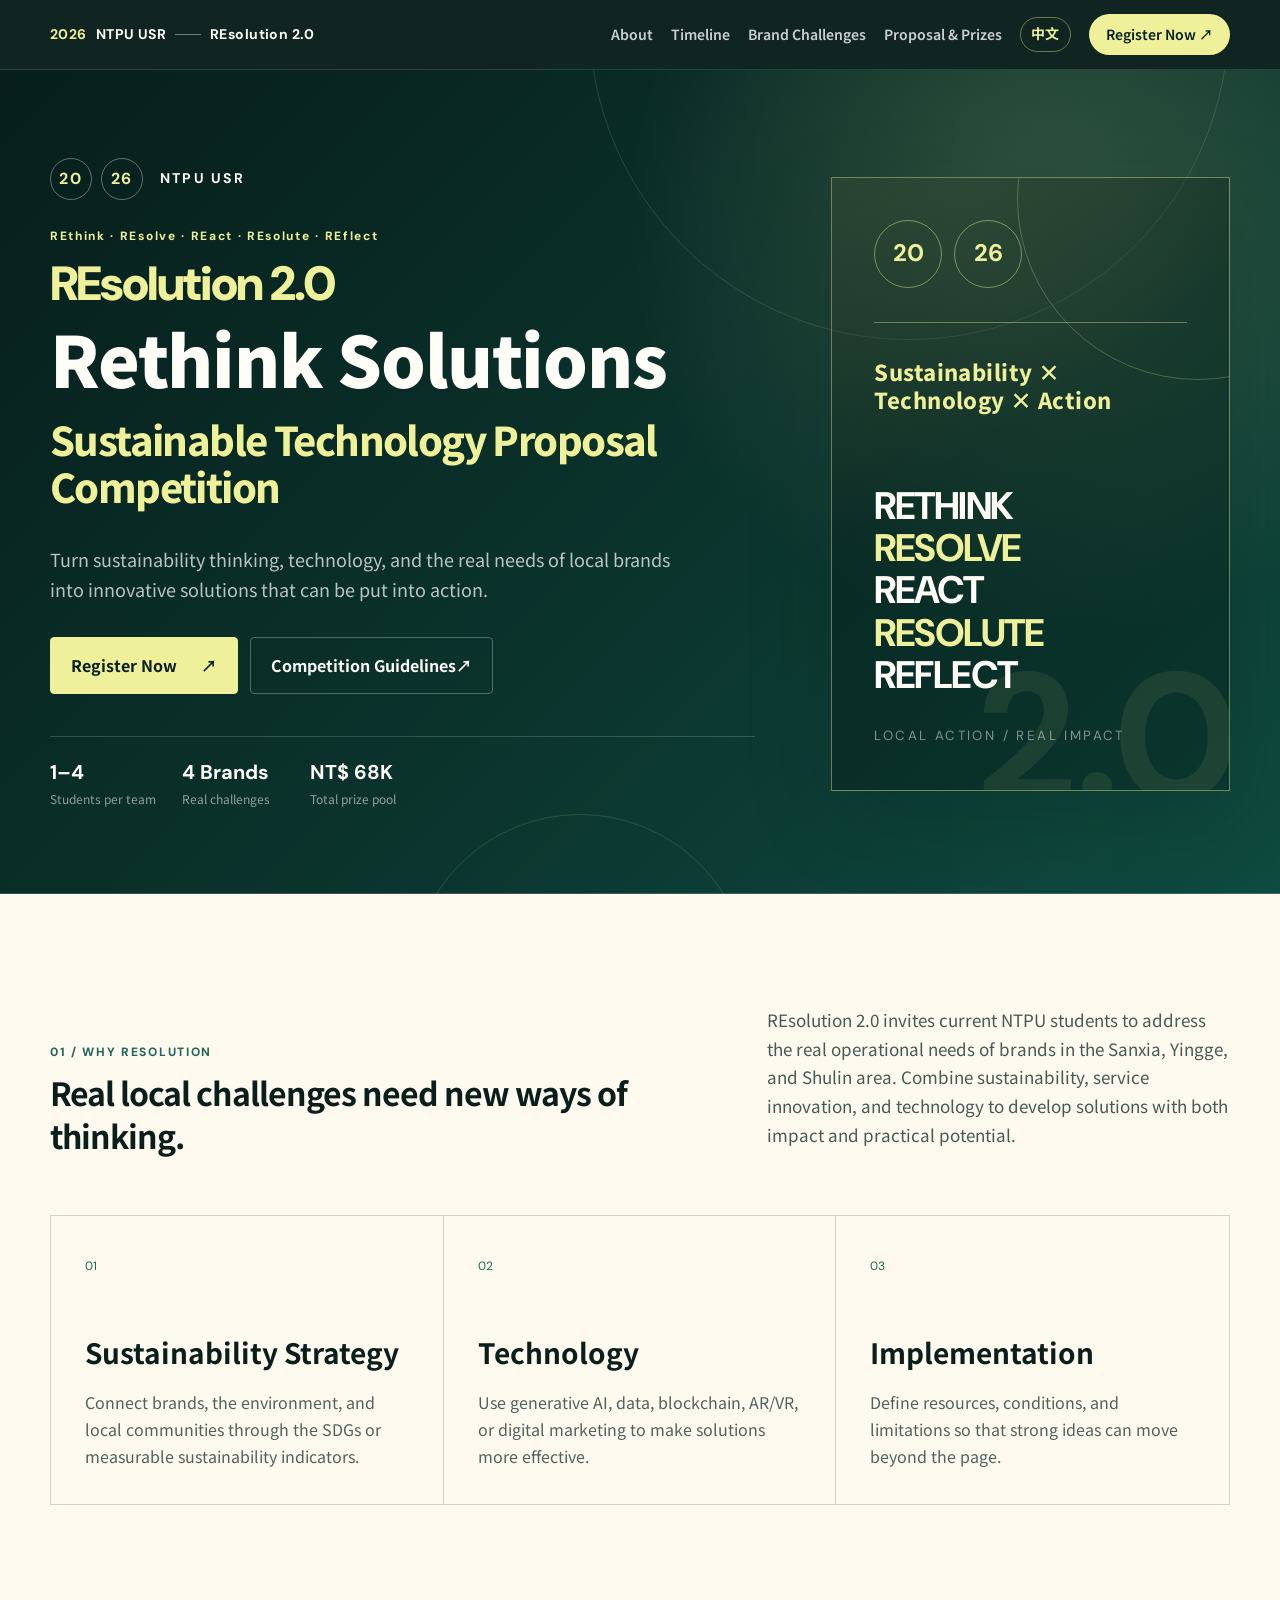
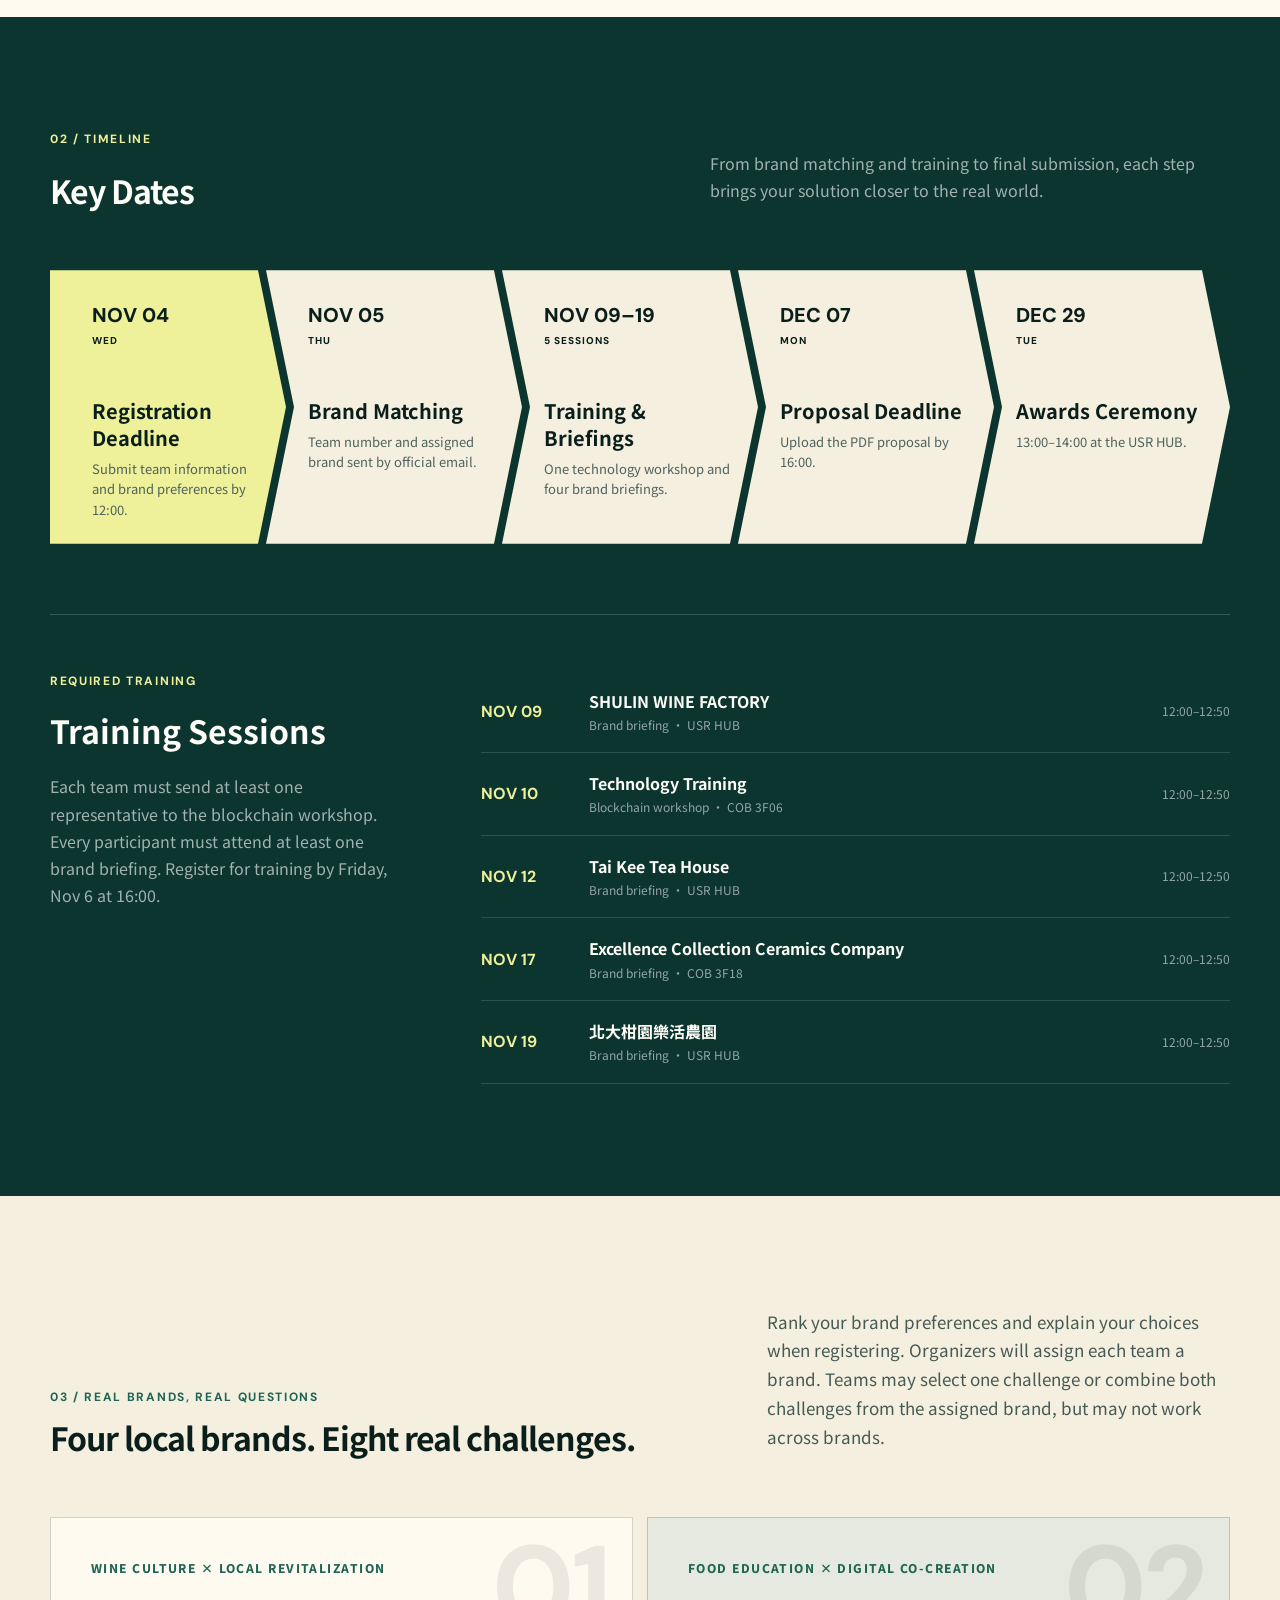
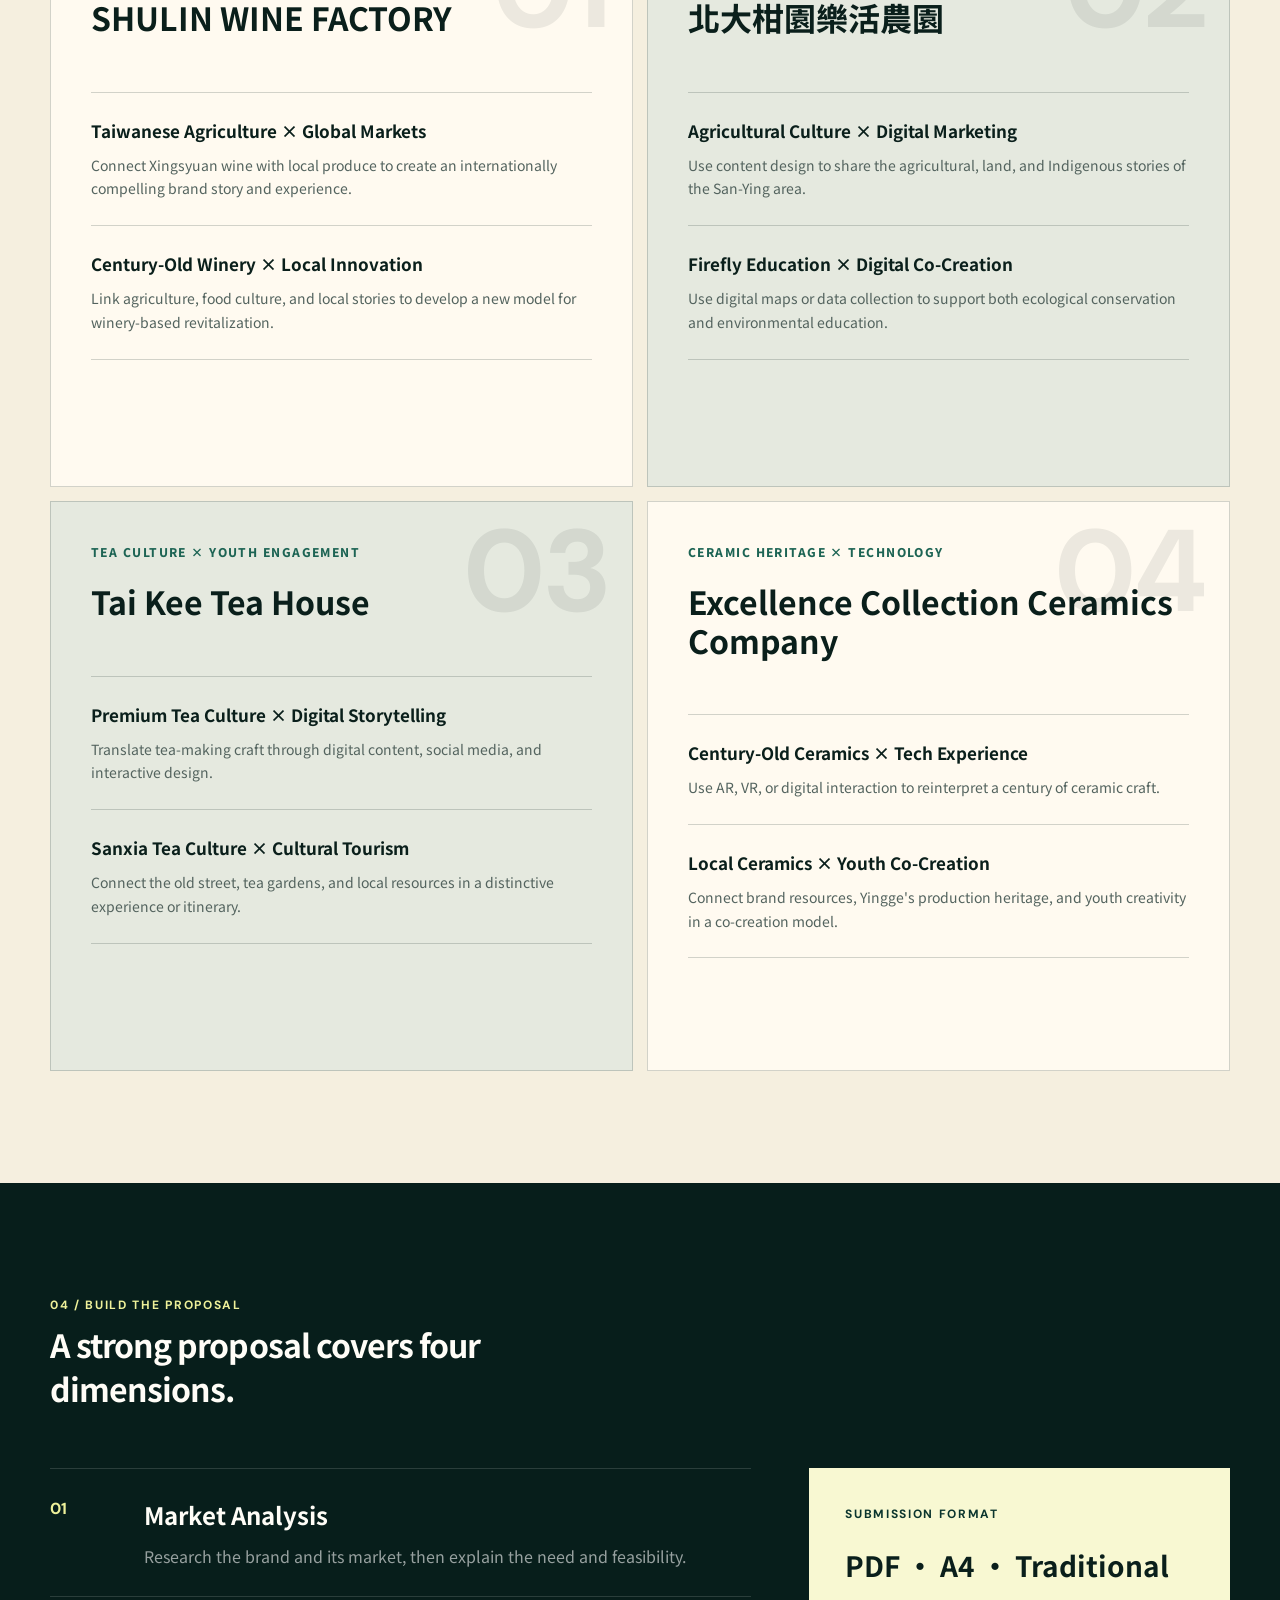
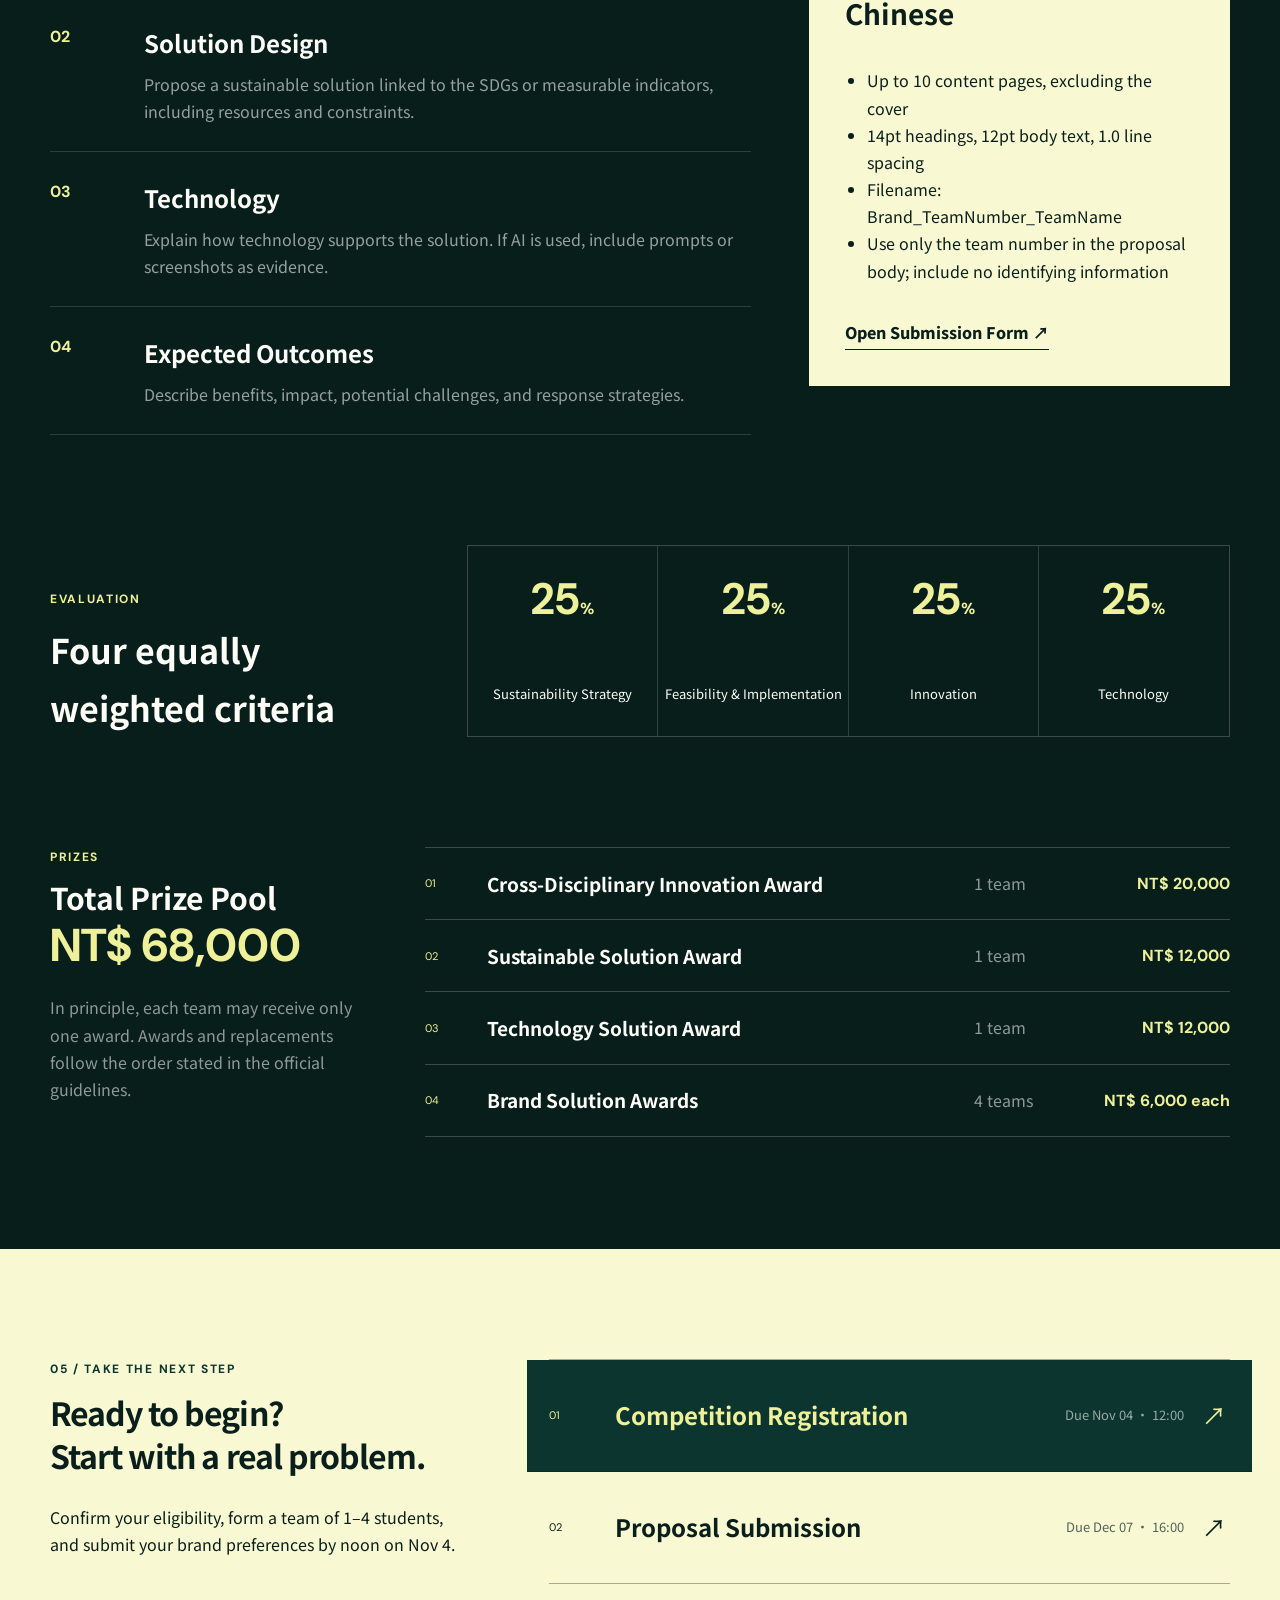
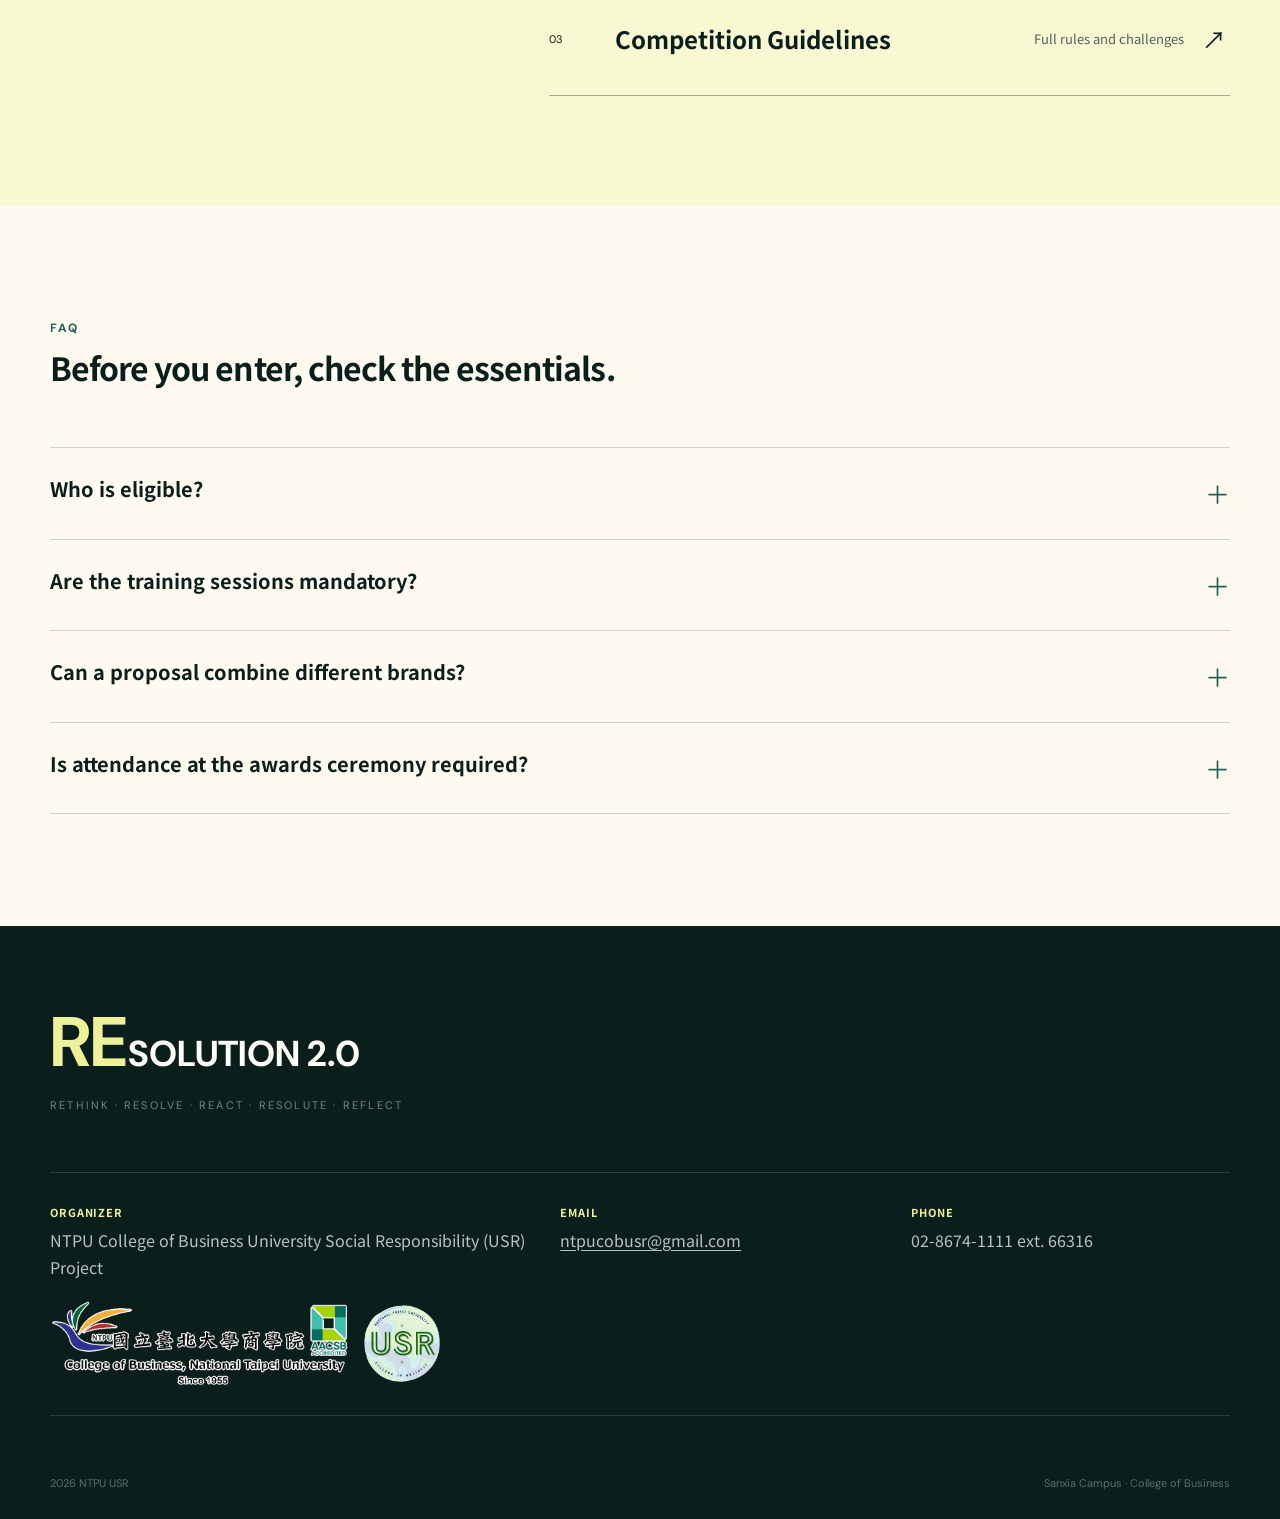
==== commit dbd46a32: "Add files via upload" ====
--- a/en.html
+++ b/en.html
@@ -105,17 +105,6 @@
         </article>
       </div>
 
-      <div class="re-path" aria-label="Five REsolution action principles">
-        <div><b>RE</b><span>think</span><small>Think again</small></div>
-        <i>→</i>
-        <div><b>RE</b><span>solve</span><small>Build solutions</small></div>
-        <i>→</i>
-        <div><b>RE</b><span>act</span><small>Respond actively</small></div>
-        <i>→</i>
-        <div><b>RE</b><span>solute</span><small>Act with resolve</small></div>
-        <i>→</i>
-        <div><b>RE</b><span>flect</span><small>Reflect and learn</small></div>
-      </div>
     </section>
 
     <section id="timeline" class="section timeline-section">
--- a/styles.css
+++ b/styles.css
@@ -278,19 +278,6 @@
 .pillars article > span { color: var(--green-3); font-family: "DM Sans", sans-serif; font-size: 12px; }
 .pillars h3 { margin: 52px 0 12px; font-size: 28px; }
 .pillars p { margin: 0; color: #50625d; }
-.re-path {
-  width: min(var(--max), 100%);
-  margin: 54px auto 0;
-  display: flex;
-  align-items: center;
-  justify-content: space-between;
-  gap: 16px;
-}
-.re-path div { display: grid; grid-template-columns: auto auto; align-items: baseline; column-gap: 0; }
-.re-path b { color: var(--green-3); font-family: "DM Sans", sans-serif; font-size: 28px; }
-.re-path span { font-family: "DM Sans", sans-serif; font-size: 20px; font-weight: 700; }
-.re-path small { grid-column: 1 / 3; color: #5b6d67; }
-.re-path i { color: #82918c; font-style: normal; }
 
 .timeline-section { color: var(--white); background: var(--green); }
 .light-heading { display: grid; grid-template-columns: 1fr 1fr; align-items: end; }
@@ -501,9 +488,6 @@
   .pillars article { min-height: 200px; border-right: 0; border-bottom: var(--border); }
   .pillars article:last-child { border-bottom: 0; }
   .pillars h3 { margin-top: 24px; }
-  .re-path { align-items: stretch; overflow-x: auto; justify-content: flex-start; padding-bottom: 14px; }
-  .re-path div { min-width: 126px; }
-  .re-path i { align-self: center; }
   .training-list div { grid-template-columns: 76px 1fr; }
   .training-list small { grid-column: 2; }
   .challenge-grid { grid-template-columns: 1fr; }
